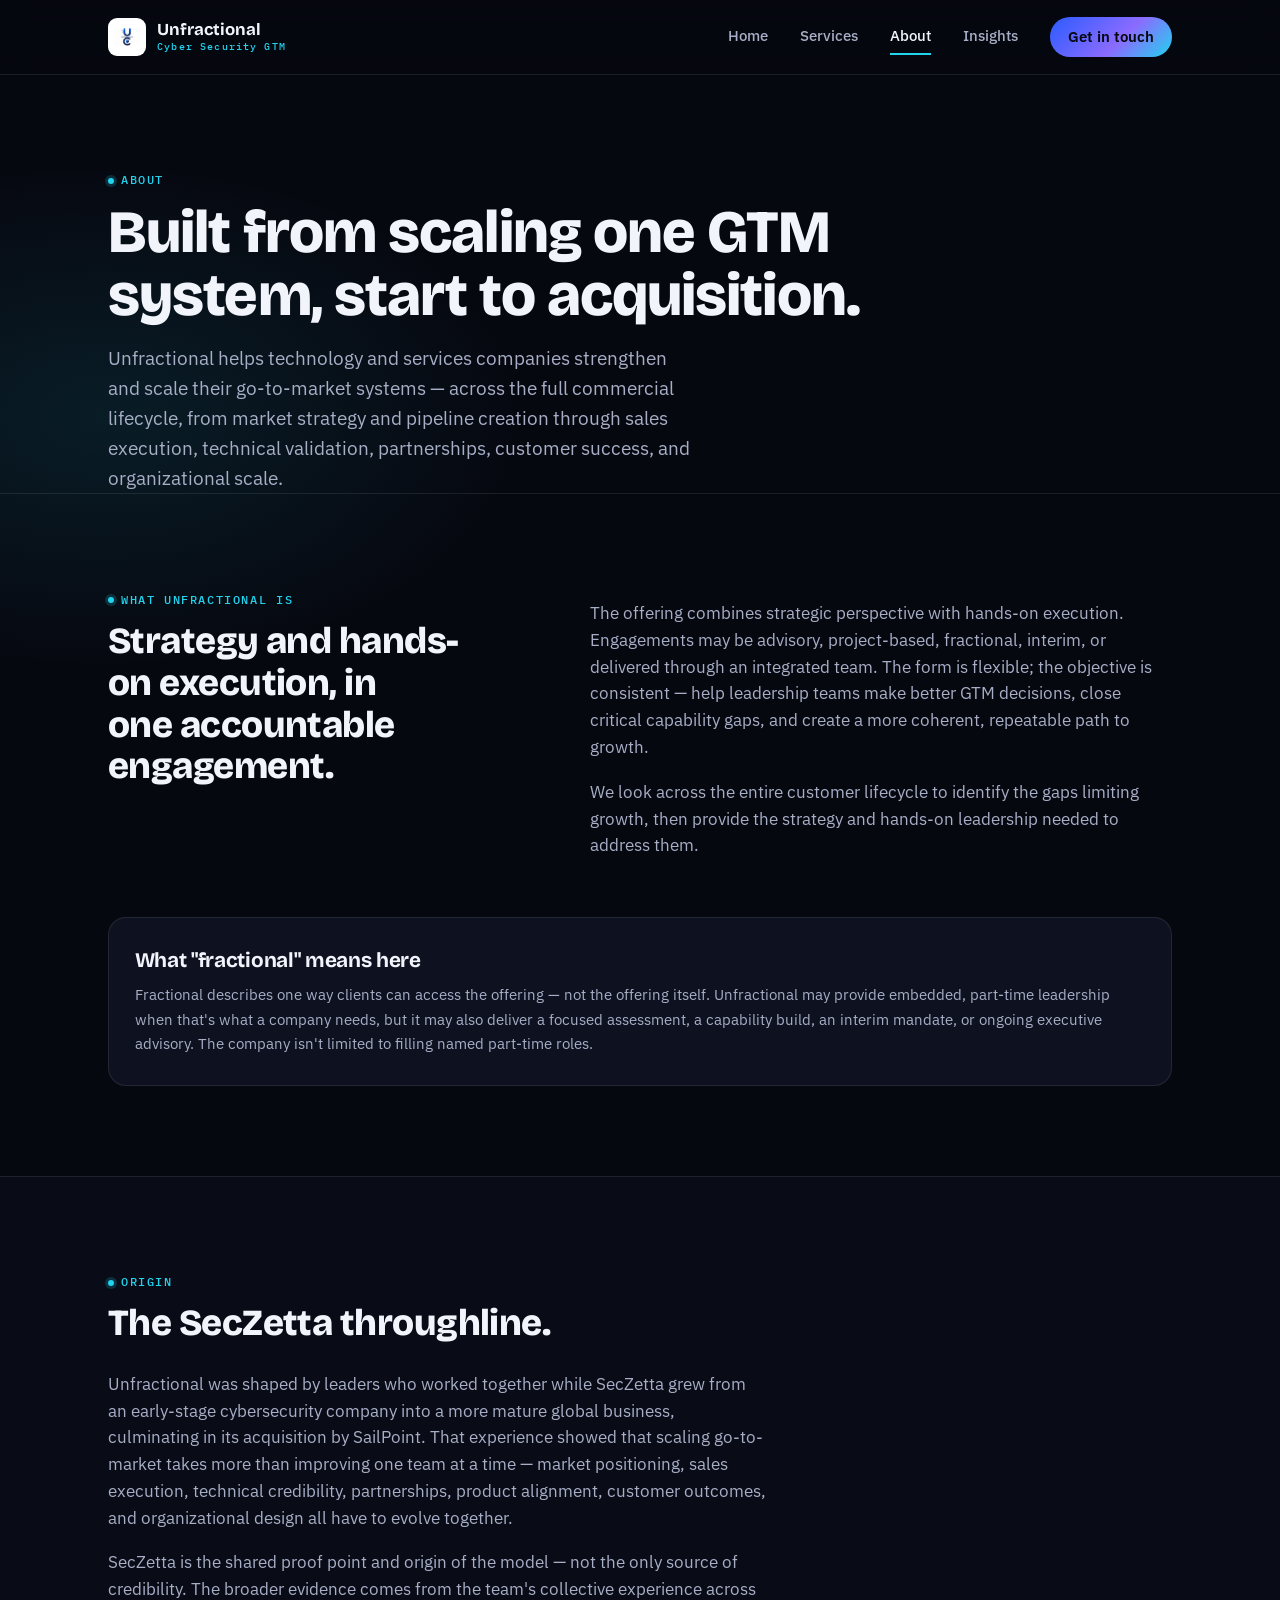
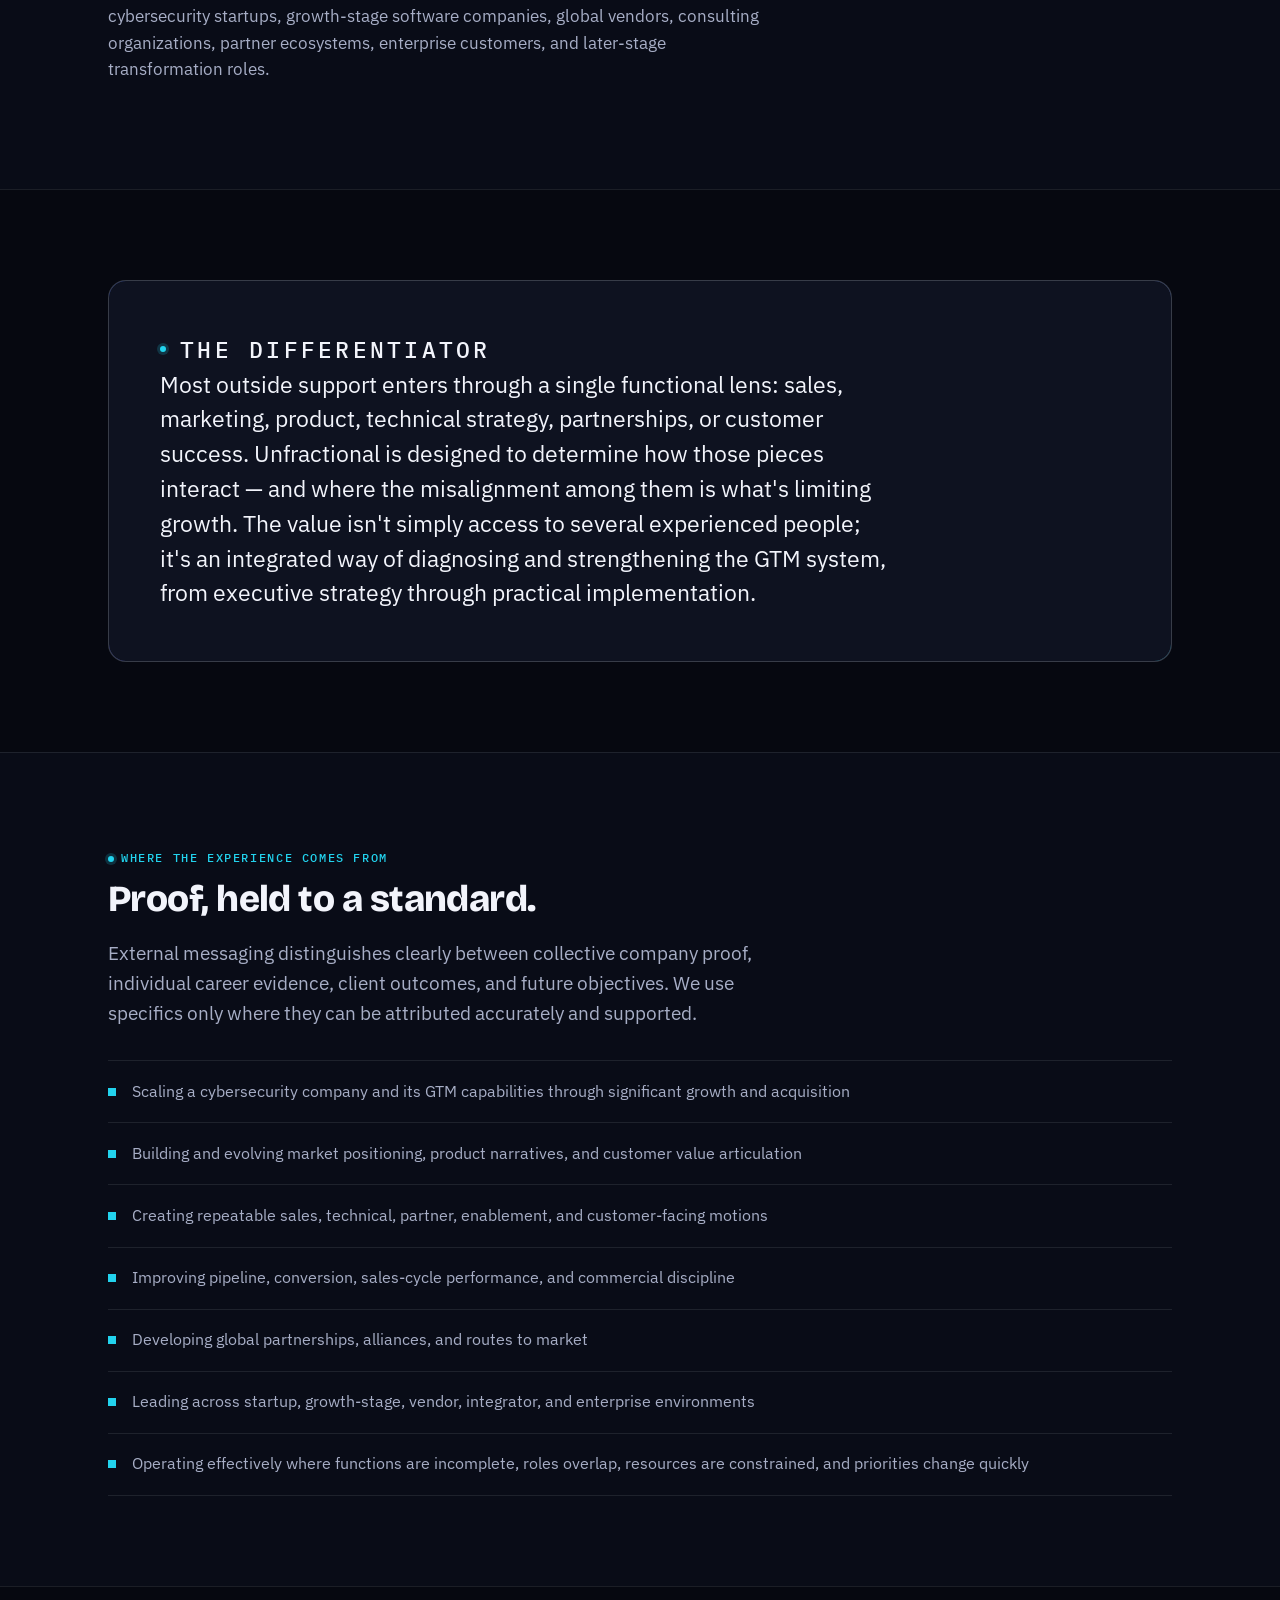
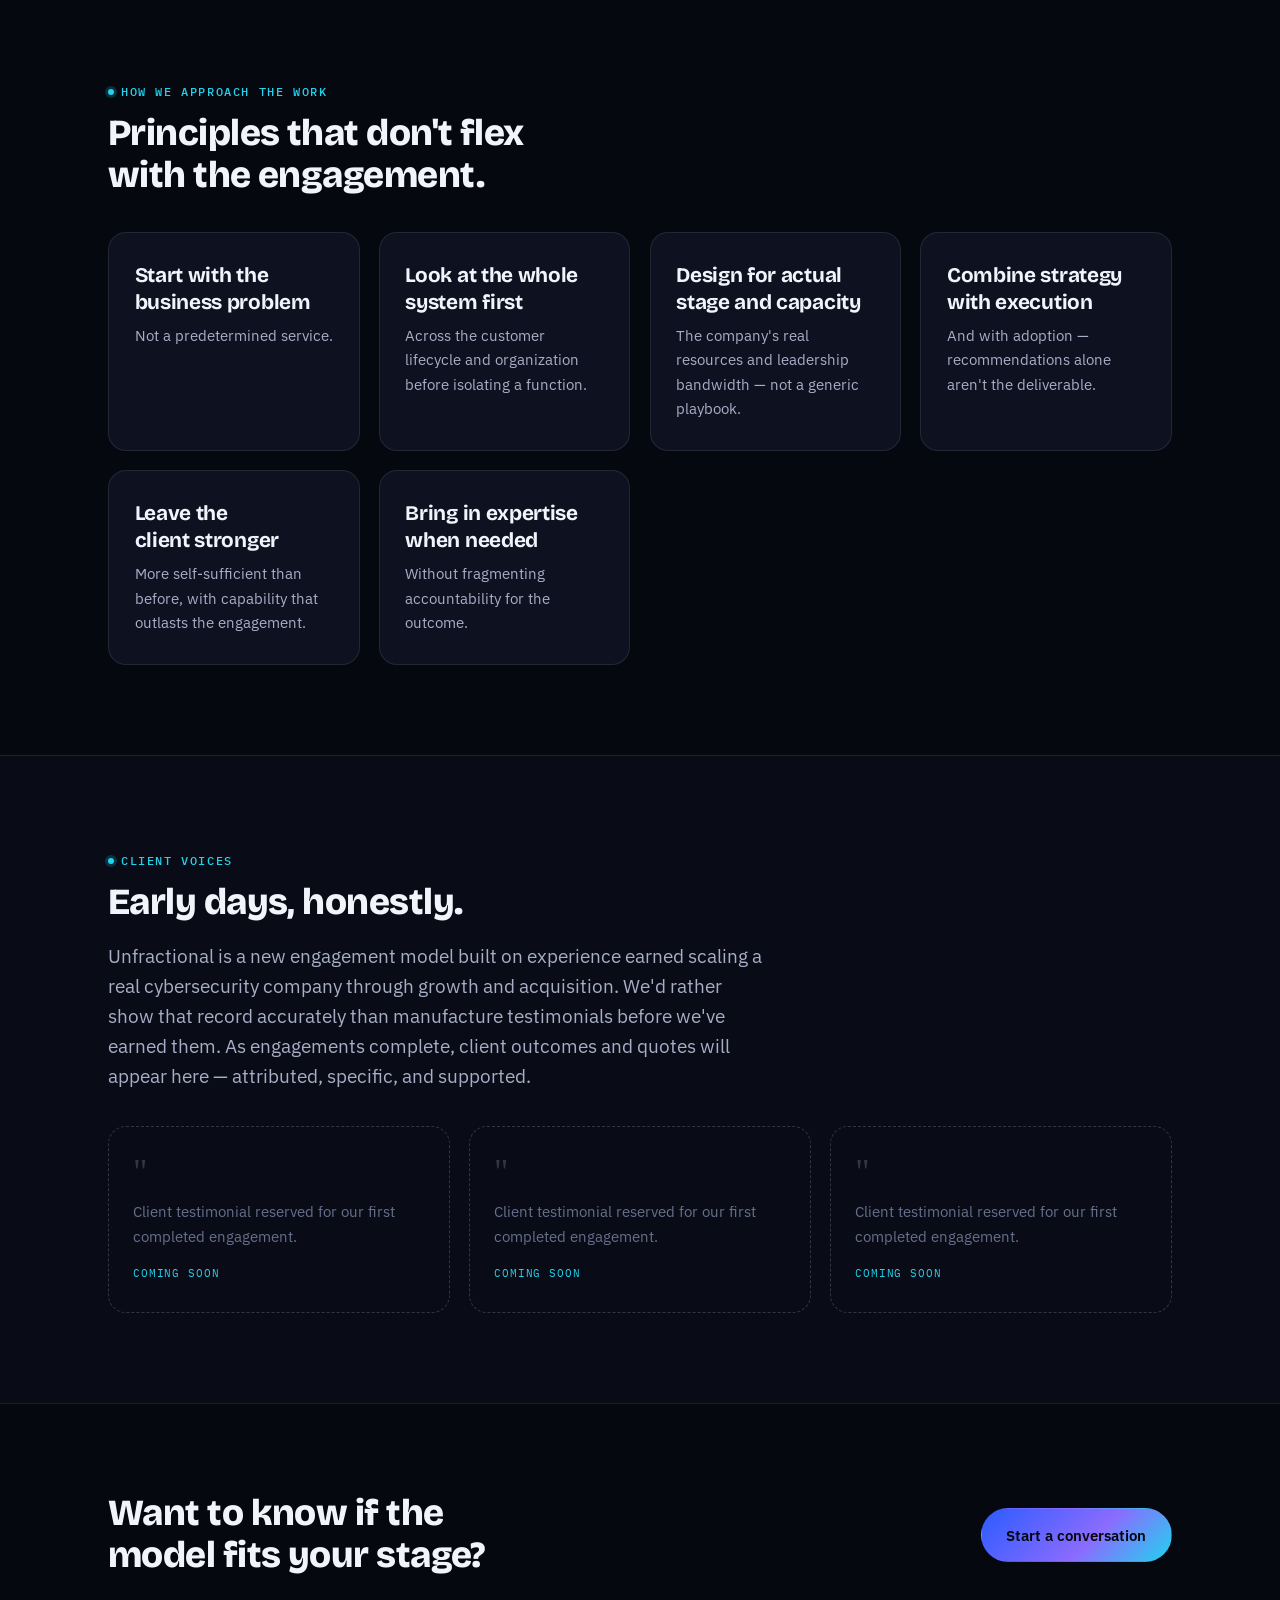
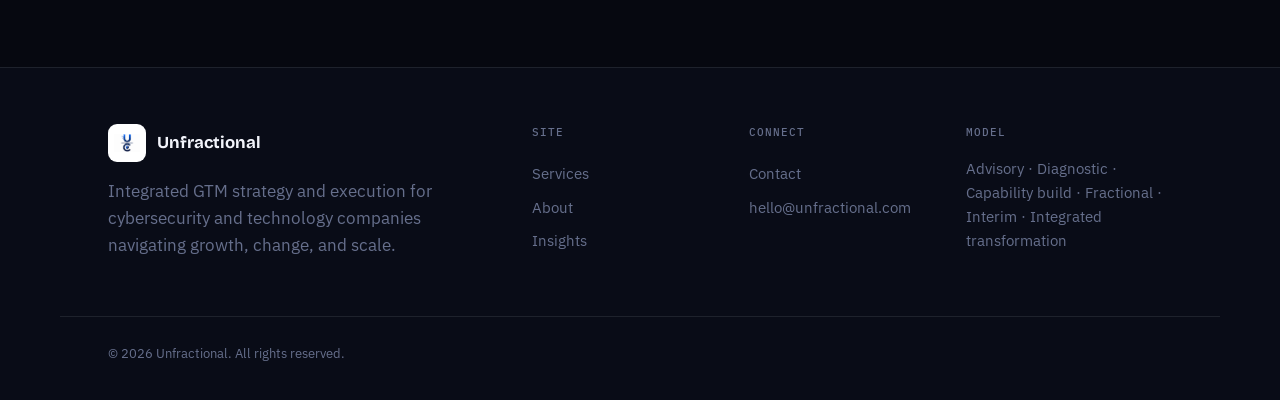
==== about.html @ ff894d99 "Fix: remove stale draft label from footer (retry)" ====
<!doctype html>
<html lang="en">
<head>
<meta charset="UTF-8">
<meta name="viewport" content="width=device-width, initial-scale=1">
<title>About — Unfractional</title>
<link rel="preconnect" href="https://fonts.googleapis.com">
<link rel="preconnect" href="https://fonts.gstatic.com" crossorigin>
<link href="https://fonts.googleapis.com/css2?family=Bricolage+Grotesque:opsz,wght@12..96,600;12..96,700;12..96,800&family=IBM+Plex+Sans:wght@400;500;600&family=IBM+Plex+Mono:wght@400;500&display=swap" rel="stylesheet">
<link rel="stylesheet" href="styles.css">
<script src="script.js" defer></script>
</head>
<body>

<header class="site-header">
  <div class="nav-row">
    <a class="brand" href="index.html">
      <span class="brand-chip"><img src="assets/logo-mark.png" alt="Unfractional mark"></span>
      <span class="brand-word">Unfractional<span>Cyber Security GTM</span></span>
    </a>
    <nav class="nav-links" aria-label="Primary">
      <a href="index.html">Home</a>
      <a href="services.html">Services</a>
      <a href="about.html" class="active">About</a>
      <a href="insights.html">Insights</a>
      <a href="contact.html" class="nav-cta">Get in touch</a>
    </nav>
    <button class="nav-toggle" data-nav-toggle aria-label="Open menu" aria-expanded="false">
      <svg viewBox="0 0 24 24" fill="none" stroke="currentColor" stroke-width="2" stroke-linecap="round"><line x1="3" y1="6" x2="21" y2="6"/><line x1="3" y1="12" x2="21" y2="12"/><line x1="3" y1="18" x2="21" y2="18"/></svg>
    </button>
  </div>
  <nav class="mobile-nav" data-mobile-nav aria-label="Mobile">
    <a href="index.html">Home</a>
    <a href="services.html">Services</a>
    <a href="about.html" class="active">About</a>
    <a href="insights.html">Insights</a>
    <a href="contact.html">Get in touch</a>
  </nav>
</header>

<main>

  <section class="section page-hero" style="padding-bottom: 0;">
    <div class="section-inner">
      <p class="eyebrow">About</p>
      <h1>Built from scaling one GTM system, start to acquisition.</h1>
      <p class="lede">Unfractional helps technology and services companies strengthen and scale their go-to-market systems — across the full commercial lifecycle, from market strategy and pipeline creation through sales execution, technical validation, partnerships, customer success, and organizational scale.</p>
    </div>
  </section>

  <!-- WHAT IT IS -->
  <section class="section">
    <div class="section-inner">
      <div class="offer-block" style="grid-template-columns: 0.85fr 1.15fr;">
        <div>
          <p class="eyebrow">What Unfractional is</p>
          <h2>Strategy and hands-on execution, in one accountable engagement.</h2>
        </div>
        <div class="prose">
          <p>The offering combines strategic perspective with hands-on execution. Engagements may be advisory, project-based, fractional, interim, or delivered through an integrated team. The form is flexible; the objective is consistent — help leadership teams make better GTM decisions, close critical capability gaps, and create a more coherent, repeatable path to growth.</p>
          <p>We look across the entire customer lifecycle to identify the gaps limiting growth, then provide the strategy and hands-on leadership needed to address them.</p>
        </div>
      </div>

      <div class="card" style="margin-top: 2.6rem;">
        <h3>What "fractional" means here</h3>
        <p style="margin-top: 0.6rem;">Fractional describes one way clients can access the offering — not the offering itself. Unfractional may provide embedded, part-time leadership when that's what a company needs, but it may also deliver a focused assessment, a capability build, an interim mandate, or ongoing executive advisory. The company isn't limited to filling named part-time roles.</p>
      </div>
    </div>
  </section>

  <!-- ORIGIN STORY -->
  <section class="section alt">
    <div class="section-inner">
      <div class="section-head">
        <p class="eyebrow">Origin</p>
        <h2>The SecZetta throughline.</h2>
      </div>
      <div class="prose" style="margin-top: 1.6rem;">
        <p>Unfractional was shaped by leaders who worked together while SecZetta grew from an early-stage cybersecurity company into a more mature global business, culminating in its acquisition by SailPoint. That experience showed that scaling go-to-market takes more than improving one team at a time — market positioning, sales execution, technical credibility, partnerships, product alignment, customer outcomes, and organizational design all have to evolve together.</p>
        <p>SecZetta is the shared proof point and origin of the model — not the only source of credibility. The broader evidence comes from the team's collective experience across cybersecurity startups, growth-stage software companies, global vendors, consulting organizations, partner ecosystems, enterprise customers, and later-stage transformation roles.</p>
      </div>
    </div>
  </section>

  <!-- DIFFERENTIATOR -->
  <section class="section">
    <div class="section-inner">
      <div class="statement">
        <p class="eyebrow">The differentiator</p>
        <p>Most outside support enters through a single functional lens: sales, marketing, product, technical strategy, partnerships, or customer success. Unfractional is designed to determine how those pieces interact — and where the misalignment among them is what's limiting growth. The value isn't simply access to several experienced people; it's an integrated way of diagnosing and strengthening the GTM system, from executive strategy through practical implementation.</p>
      </div>
    </div>
  </section>

  <!-- PROOF THEMES -->
  <section class="section alt">
    <div class="section-inner">
      <div class="section-head">
        <p class="eyebrow">Where the experience comes from</p>
        <h2>Proof, held to a standard.</h2>
        <p class="lede">External messaging distinguishes clearly between collective company proof, individual career evidence, client outcomes, and future objectives. We use specifics only where they can be attributed accurately and supported.</p>
      </div>
      <ul class="condition-list" style="margin-top: 2rem;">
        <li>Scaling a cybersecurity company and its GTM capabilities through significant growth and acquisition</li>
        <li>Building and evolving market positioning, product narratives, and customer value articulation</li>
        <li>Creating repeatable sales, technical, partner, enablement, and customer-facing motions</li>
        <li>Improving pipeline, conversion, sales-cycle performance, and commercial discipline</li>
        <li>Developing global partnerships, alliances, and routes to market</li>
        <li>Leading across startup, growth-stage, vendor, integrator, and enterprise environments</li>
        <li>Operating effectively where functions are incomplete, roles overlap, resources are constrained, and priorities change quickly</li>
      </ul>
    </div>
  </section>

  <!-- PRINCIPLES -->
  <section class="section">
    <div class="section-inner">
      <div class="section-head">
        <p class="eyebrow">How we approach the work</p>
        <h2>Principles that don't flex with the engagement.</h2>
      </div>
      <div class="card-grid" style="margin-top: 2.2rem;">
        <div class="card"><h3>Start with the business problem</h3><p>Not a predetermined service.</p></div>
        <div class="card"><h3>Look at the whole system first</h3><p>Across the customer lifecycle and organization before isolating a function.</p></div>
        <div class="card"><h3>Design for actual stage and capacity</h3><p>The company's real resources and leadership bandwidth — not a generic playbook.</p></div>
        <div class="card"><h3>Combine strategy with execution</h3><p>And with adoption — recommendations alone aren't the deliverable.</p></div>
        <div class="card"><h3>Leave the client stronger</h3><p>More self-sufficient than before, with capability that outlasts the engagement.</p></div>
        <div class="card"><h3>Bring in expertise when needed</h3><p>Without fragmenting accountability for the outcome.</p></div>
      </div>
    </div>
  </section>

  <!-- CLIENT VOICES (canonical) -->
  <section class="section alt" id="client-voices">
    <div class="section-inner">
      <div class="section-head">
        <p class="eyebrow">Client voices</p>
        <h2>Early days, honestly.</h2>
        <p class="lede">Unfractional is a new engagement model built on experience earned scaling a real cybersecurity company through growth and acquisition. We'd rather show that record accurately than manufacture testimonials before we've earned them. As engagements complete, client outcomes and quotes will appear here — attributed, specific, and supported.</p>
      </div>
      <div class="testi-grid" style="margin-top: 2.2rem;">
        <div class="testi-slot"><span class="quote-mark">"</span><p>Client testimonial reserved for our first completed engagement.</p><span class="status mono">Coming soon</span></div>
        <div class="testi-slot"><span class="quote-mark">"</span><p>Client testimonial reserved for our first completed engagement.</p><span class="status mono">Coming soon</span></div>
        <div class="testi-slot"><span class="quote-mark">"</span><p>Client testimonial reserved for our first completed engagement.</p><span class="status mono">Coming soon</span></div>
      </div>
    </div>
  </section>

  <section class="section">
    <div class="section-inner cta-band">
      <h2>Want to know if the model fits your stage?</h2>
      <a class="btn btn-primary" href="contact.html">Start a conversation</a>
    </div>
  </section>

</main>

<footer class="site-footer">
  <div class="footer-top">
    <div>
      <div class="footer-brand">
        <span class="brand-chip"><img src="assets/logo-mark.png" alt="Unfractional mark"></span>
        <span class="footer-brand-word">Unfractional</span>
      </div>
      <p>Integrated GTM strategy and execution for cybersecurity and technology companies navigating growth, change, and scale.</p>
    </div>
    <div class="footer-col">
      <h4>Site</h4>
      <a href="services.html">Services</a>
      <a href="about.html">About</a>
      <a href="insights.html">Insights</a>
    </div>
    <div class="footer-col">
      <h4>Connect</h4>
      <a href="contact.html">Contact</a>
      <a href="mailto:hello@unfractional.com">hello@unfractional.com</a>
    </div>
    <div class="footer-col">
      <h4>Model</h4>
      <p>Advisory · Diagnostic · Capability build · Fractional · Interim · Integrated transformation</p>
    </div>
  </div>
  <div class="footer-bottom">
    <span>© <span data-year>2026</span> Unfractional. All rights reserved.</span>
  </div>
</footer>
</body>
</html>
---- styles.css ----
/* ===========================================================
   Unfractional — v2, "GTM diagnostics" visual system
   Dark-first, security-tooling aesthetic. Fixed dark world by design:
   colors are declared explicitly rather than theme-switched.
   Type: Bricolage Grotesque (display) + IBM Plex Sans (body) + IBM Plex Mono (system/terminal)
   =========================================================== */

:root{
  --bg: #060810;
  --bg-alt: #090c17;
  --surface: #0e1220;
  --surface-hi: #141a2e;
  --line: rgba(244,246,255,0.09);
  --line-strong: rgba(244,246,255,0.18);

  --ink: #f2f4fb;
  --ink-soft: #a7aec6;
  --ink-faint: #666f8c;

  --blue: #4d7fff;
  --blue-2: #2b5cff;
  --violet: #8b6bff;
  --cyan: #22d3ee;

  --ok: #34d399;
  --warn: #fbbf24;

  --mark-chip: #ffffff;

  --grad: linear-gradient(135deg, var(--blue-2) 0%, var(--violet) 58%, var(--cyan) 100%);

  --content-w: 1160px;
  --gutter: clamp(20px, 5vw, 48px);
  --radius: 18px;
  --radius-sm: 10px;
}

*, *::before, *::after{ box-sizing: border-box; }
html{ color-scheme: dark; }

body{
  margin: 0;
  background: var(--bg);
  color: var(--ink);
  font-family: "IBM Plex Sans", "Helvetica Neue", Arial, sans-serif;
  font-size: 16.5px;
  line-height: 1.62;
  -webkit-font-smoothing: antialiased;
  text-rendering: optimizeLegibility;
  background-image:
    radial-gradient(900px 480px at 82% -8%, rgba(139,107,255,0.16), transparent 60%),
    radial-gradient(700px 420px at 8% 8%, rgba(34,211,238,0.10), transparent 60%);
  background-repeat: no-repeat;
}

::selection{ background: rgba(77,127,255,0.35); color: #fff; }
a{ color: inherit; }
img{ max-width: 100%; display: block; }

h1, h2, h3, h4{
  font-family: "Bricolage Grotesque", "Archivo", sans-serif;
  color: var(--ink);
  margin: 0;
  text-wrap: balance;
  letter-spacing: -0.015em;
}
h1{ font-weight: 800; font-size: clamp(2.3rem, 3.6vw + 1rem, 3.75rem); line-height: 1.04; }
h2{ font-weight: 800; font-size: clamp(1.55rem, 1.7vw + 1rem, 2.3rem); line-height: 1.14; }
h3{ font-weight: 700; font-size: clamp(1.1rem, 0.6vw + 1rem, 1.3rem); line-height: 1.3; }
h4{ font-weight: 600; font-size: 1.02rem; }

.grad-text{
  background: var(--grad);
  -webkit-background-clip: text; background-clip: text; color: transparent;
}

.mono{ font-family: "IBM Plex Mono", ui-monospace, Menlo, Consolas, monospace; }

.eyebrow{
  font-family: "IBM Plex Mono", monospace;
  font-size: 0.72rem; font-weight: 500;
  letter-spacing: 0.14em; text-transform: uppercase;
  color: var(--cyan);
  display: inline-flex; align-items: center; gap: 0.6em;
  margin: 0 0 1em;
}
.eyebrow::before{ content: ""; width: 6px; height: 6px; border-radius: 50%; background: var(--cyan); box-shadow: 0 0 0 3px rgba(34,211,238,0.18); flex: none; }

.lede{ font-size: clamp(1.03rem, 0.4vw + 1rem, 1.16rem); color: var(--ink-soft); max-width: 60ch; margin: 0.9em 0 0; }

.prose p{ max-width: 66ch; color: var(--ink-soft); }
.prose p + p{ margin-top: 1.1em; }
.prose strong{ color: var(--ink); font-weight: 600; }

/* ---------- layout shells ---------- */

.section{ padding-block: clamp(56px, 7vw, 104px); position: relative; }
.section + .section{ border-top: 1px solid var(--line); }
.section-inner{ max-width: var(--content-w); margin-inline: auto; padding-inline: var(--gutter); position: relative; }
.section-head{ max-width: 46rem; }
.section-head + *{ margin-top: 2.8rem; }
.alt{ background: var(--bg-alt); }

/* ---------- badge / pill ---------- */

.badge{
  display: inline-flex; align-items: center; gap: 0.6em;
  font-family: "IBM Plex Mono", monospace;
  font-size: 0.76rem;
  color: var(--ink-soft);
  background: var(--surface);
  border: 1px solid var(--line-strong);
  border-radius: 999px;
  padding: 0.45em 0.9em 0.45em 0.7em;
}
.badge .dot{ width: 7px; height: 7px; border-radius: 50%; background: var(--ok); box-shadow: 0 0 0 3px rgba(52,211,153,0.18); flex: none; }

.pill{
  font-family: "IBM Plex Mono", monospace;
  font-size: 0.66rem; letter-spacing: 0.06em; text-transform: uppercase;
  padding: 0.35em 0.7em; border-radius: 999px;
  background: rgba(77,127,255,0.12); color: var(--blue);
  border: 1px solid rgba(77,127,255,0.25);
}
.pill.status{ background: transparent; border-color: var(--line-strong); color: var(--ink-faint); }

/* ---------- header / nav ---------- */

.site-header{
  position: sticky; top: 0; z-index: 40;
  background: rgba(6,8,16,0.72);
  backdrop-filter: blur(14px);
  border-bottom: 1px solid var(--line);
}
.nav-row{
  max-width: var(--content-w); margin-inline: auto; padding-inline: var(--gutter);
  height: 74px; display: flex; align-items: center; justify-content: space-between; gap: 1.5rem;
}
.brand{ display: flex; align-items: center; gap: 0.7rem; text-decoration: none; flex: none; }
.brand-chip{
  background: var(--mark-chip); border: 1px solid var(--line-strong); border-radius: 9px;
  width: 38px; height: 38px; display: flex; align-items: center; justify-content: center; padding: 5px; flex: none;
}
.brand-chip img{ width: 100%; height: 100%; object-fit: contain; }
.brand-word{ font-family: "Bricolage Grotesque", sans-serif; font-weight: 700; font-size: 1.05rem; color: var(--ink); line-height: 1.1; }
.brand-word span{ display: block; font-family: "IBM Plex Mono", monospace; font-weight: 500; font-size: 0.6rem; letter-spacing: 0.12em; color: var(--cyan); margin-top: 3px; }

.nav-links{ display: flex; align-items: center; gap: 2rem; font-size: 0.93rem; font-weight: 500; }
.nav-links a{ text-decoration: none; color: var(--ink-soft); padding: 0.3em 0; border-bottom: 2px solid transparent; }
.nav-links a:hover{ color: var(--ink); }
.nav-links a.active{ color: var(--ink); border-bottom-color: var(--cyan); }

.nav-cta{
  font-family: inherit; font-weight: 600 !important;
  background: var(--grad); color: #06070d !important;
  border-radius: 999px; padding: 0.55em 1.2em !important;
  border-bottom: none !important;
}
.nav-cta:hover{ filter: brightness(1.08); }

.nav-toggle{
  display: none; background: var(--surface); border: 1px solid var(--line-strong); border-radius: 8px;
  width: 40px; height: 40px; padding: 0; align-items: center; justify-content: center; color: var(--ink); cursor: pointer;
}
.nav-toggle svg{ width: 19px; height: 19px; }

.mobile-nav{ display: none; flex-direction: column; padding: 0.5rem var(--gutter) 1.4rem; border-bottom: 1px solid var(--line); background: var(--bg); }
.mobile-nav a{ text-decoration: none; color: var(--ink-soft); font-weight: 500; padding: 0.75em 0; border-bottom: 1px solid var(--line); }
.mobile-nav a.active{ color: var(--cyan); }
.mobile-nav.open{ display: flex; }

@media (max-width: 860px){ .nav-links{ display: none; } .nav-toggle{ display: flex; } }

/* ---------- buttons / links ---------- */

.btn{
  display: inline-flex; align-items: center; gap: 0.6em;
  font-weight: 600; font-size: 0.96rem; text-decoration: none;
  padding: 0.9em 1.6em; border-radius: 999px; border: 1px solid transparent; cursor: pointer;
}
.btn-primary{ background: var(--grad); color: #06070d; }
.btn-primary:hover{ filter: brightness(1.08); }
.btn-quiet{ border-color: var(--line-strong); color: var(--ink); background: var(--surface); }
.btn-quiet:hover{ border-color: var(--cyan); color: var(--cyan); }

.link-arrow{
  display: inline-flex; align-items: center; gap: 0.5em; text-decoration: none;
  font-weight: 600; color: var(--cyan); border-bottom: 1px solid transparent;
}
.link-arrow:hover{ border-bottom-color: var(--cyan); }
.link-arrow svg{ width: 15px; height: 15px; transition: transform 0.15s ease; }
.link-arrow:hover svg{ transform: translateX(3px); }

.actions-row{ display: flex; flex-wrap: wrap; gap: 1.4rem 2rem; align-items: center; margin-top: 2.2rem; }

/* ---------- hero ---------- */

.hero-grid{ display: grid; grid-template-columns: 1.05fr 0.95fr; gap: clamp(2rem, 5vw, 4rem); align-items: center; }
@media (max-width: 940px){ .hero-grid{ grid-template-columns: 1fr; } }

/* terminal / scan panel */
.terminal{
  background: var(--surface);
  border: 1px solid var(--line-strong);
  border-radius: var(--radius);
  overflow: hidden;
  box-shadow: 0 30px 80px -30px rgba(43,92,255,0.25);
}
.terminal-bar{
  display: flex; align-items: center; gap: 0.5rem;
  padding: 0.8rem 1rem; border-bottom: 1px solid var(--line);
  font-family: "IBM Plex Mono", monospace; font-size: 0.72rem; color: var(--ink-faint);
}
.terminal-bar .traffic{ display: flex; gap: 0.4rem; margin-right: 0.4rem; }
.terminal-bar .traffic span{ width: 9px; height: 9px; border-radius: 50%; background: var(--line-strong); }
.terminal-body{
  font-family: "IBM Plex Mono", monospace; font-size: 0.86rem; line-height: 1.9;
  padding: 1.3rem 1.4rem 1.5rem;
}
.terminal-body .cmd{ color: var(--ink); }
.terminal-body .cmd::before{ content: "$ "; color: var(--cyan); }
.t-line{ color: var(--ink-soft); white-space: pre; }
.t-ok{ color: var(--ok); }
.t-warn{ color: var(--warn); }
.t-result{ color: var(--ink); margin-top: 0.6rem; display: block; }
.t-result .grad-text{ font-weight: 600; }

/* ---------- simple checklist (used for proof themes, etc.) ---------- */

.condition-list{ list-style: none; margin: 0; padding: 0; }
.condition-list li{ display: flex; gap: 1rem; align-items: flex-start; padding: 1.1rem 0; border-top: 1px solid var(--line); color: var(--ink-soft); font-size: 1rem; }
.condition-list li:last-child{ border-bottom: 1px solid var(--line); }
.condition-list li::before{ content: ""; flex: none; width: 8px; height: 8px; margin-top: 0.55em; background: var(--cyan); }

/* ---------- signal / condition cards ---------- */

.signal-grid{ display: grid; grid-template-columns: repeat(2, 1fr); gap: 1rem; }
@media (max-width: 700px){ .signal-grid{ grid-template-columns: 1fr; } }
.signal{
  display: flex; gap: 0.9rem; align-items: flex-start;
  background: var(--surface); border: 1px solid var(--line); border-radius: var(--radius-sm);
  padding: 1.1rem 1.2rem; color: var(--ink-soft); font-size: 0.96rem;
}
.signal .ico{ flex: none; width: 20px; height: 20px; color: var(--cyan); margin-top: 0.1rem; }

/* ---------- pipeline / method ---------- */

.pipeline{ display: grid; grid-template-columns: repeat(5, 1fr); gap: 0; position: relative; }
@media (max-width: 900px){ .pipeline{ grid-template-columns: 1fr 1fr; gap: 1.4rem; } }
@media (max-width: 560px){ .pipeline{ grid-template-columns: 1fr; } }
.pipeline::before{
  content: "";
  position: absolute; left: 0; right: 0; top: 11px; height: 2px;
  background: linear-gradient(90deg, var(--blue-2), var(--violet), var(--cyan));
  opacity: 0.5;
}
@media (max-width: 900px){ .pipeline::before{ display: none; } }
.pnode{ position: relative; padding: 2.2rem 1.1rem 0 0; }
@media (max-width: 900px){ .pnode{ padding-top: 0; border-top: 2px solid var(--blue); padding-top: 1.2rem; } }
.pnode .dotnum{
  position: absolute; top: 0; left: 0;
  width: 24px; height: 24px; border-radius: 50%;
  background: var(--bg); border: 2px solid var(--cyan);
  display: flex; align-items: center; justify-content: center;
  font-family: "IBM Plex Mono", monospace; font-size: 0.62rem; color: var(--cyan);
}
@media (max-width: 900px){ .pnode .dotnum{ display: none; } }
.pnode h3{ margin-bottom: 0.4rem; font-size: 1.05rem; }
.pnode p{ color: var(--ink-soft); font-size: 0.92rem; margin: 0; }

/* ---------- bento offering cards ---------- */

.card-grid{ display: grid; grid-template-columns: repeat(auto-fit, minmax(240px, 1fr)); gap: 1.2rem; }
.card{
  background: var(--surface);
  border: 1px solid var(--line);
  border-radius: var(--radius);
  padding: 1.8rem 1.6rem;
  position: relative;
  transition: border-color 0.18s ease, transform 0.18s ease;
}
.card:hover{ border-color: rgba(139,107,255,0.4); transform: translateY(-2px); }
.card .ico{
  width: 38px; height: 38px; border-radius: 10px;
  background: rgba(77,127,255,0.12); border: 1px solid rgba(77,127,255,0.25);
  display: flex; align-items: center; justify-content: center; margin-bottom: 1rem;
  color: var(--blue);
}
.card .ico svg{ width: 19px; height: 19px; }
.card .num{ font-family: "IBM Plex Mono", monospace; font-size: 0.72rem; color: var(--ink-faint); display: block; margin-bottom: 0.6rem; }
.card h3{ margin-bottom: 0.5rem; }
.card p{ color: var(--ink-soft); font-size: 0.94rem; margin: 0; }
.card ul{ margin: 0.9rem 0 0; padding-left: 1.1rem; color: var(--ink-soft); font-size: 0.92rem; }
.card ul li + li{ margin-top: 0.35rem; }

/* ---------- offering detail (services page) ---------- */

.offer-block{ display: grid; grid-template-columns: 0.85fr 1.15fr; gap: clamp(1.6rem, 4vw, 3.2rem); }
@media (max-width: 800px){ .offer-block{ grid-template-columns: 1fr; } }
.offer-block + .offer-block{ margin-top: clamp(2.6rem, 5vw, 4rem); padding-top: clamp(2.6rem, 5vw, 4rem); border-top: 1px solid var(--line); }
.offer-block .num{ font-family: "IBM Plex Mono", monospace; color: var(--cyan); font-size: 0.85rem; display: block; margin-bottom: 0.7rem; }
.offer-block ul{ list-style: none; margin: 0; padding: 0; }
.offer-block ul li{ padding: 0.75rem 0; border-top: 1px solid var(--line); color: var(--ink-soft); font-size: 0.96rem; }
.offer-block ul li::marker{ content: none; }

/* ---------- table (engagement models) ---------- */

.model-table{ width: 100%; border-collapse: collapse; }
.model-table th{
  text-align: left; font-family: "IBM Plex Mono", monospace; font-size: 0.68rem;
  letter-spacing: 0.1em; text-transform: uppercase; color: var(--ink-faint);
  padding: 0 0 0.9rem; border-bottom: 1px solid var(--line-strong);
}
.model-table td{ padding: 1.2rem 1.2rem 1.2rem 0; border-bottom: 1px solid var(--line); vertical-align: top; color: var(--ink-soft); font-size: 0.95rem; }
.model-table td:first-child{ font-weight: 600; color: var(--ink); white-space: nowrap; width: 1%; padding-right: 1.8rem; }
.table-scroll{ overflow-x: auto; }

/* ---------- statement / differentiator ---------- */

.statement{
  position: relative;
  background: var(--surface);
  border: 1px solid var(--line-strong);
  border-radius: var(--radius);
  padding: clamp(2rem, 5vw, 3.2rem);
  overflow: hidden;
}
.statement::before{
  content: ""; position: absolute; inset: -1px; padding: 1px; border-radius: inherit;
  background: var(--grad); opacity: 0.55;
  -webkit-mask: linear-gradient(#000 0 0) content-box, linear-gradient(#000 0 0);
  -webkit-mask-composite: xor; mask-composite: exclude;
  pointer-events: none;
}
.statement p{ font-size: clamp(1.15rem, 1vw + 1rem, 1.45rem); line-height: 1.5; max-width: 46rem; margin: 0; color: var(--ink); position: relative; }

/* ---------- testimonial placeholders ---------- */

.testi-grid{ display: grid; grid-template-columns: repeat(auto-fit, minmax(240px, 1fr)); gap: 1.2rem; }
.testi-slot{ border: 1px dashed var(--line-strong); border-radius: var(--radius); padding: 1.7rem 1.5rem; color: var(--ink-faint); background: var(--bg-alt); }
.testi-slot .quote-mark{ font-family: Georgia, serif; font-size: 2.2rem; color: var(--line-strong); line-height: 1; display: block; margin-bottom: 0.6rem; }
.testi-slot p{ margin: 0 0 0.6rem; font-size: 0.95rem; }
.testi-slot .status{ font-family: "IBM Plex Mono", monospace; font-size: 0.68rem; letter-spacing: 0.08em; text-transform: uppercase; color: var(--cyan); }

/* ---------- insights cards ---------- */

.insight-card{
  background: var(--surface); border: 1px solid var(--line); border-radius: var(--radius);
  padding: 1.8rem 1.6rem; display: flex; flex-direction: column; gap: 0.9rem;
}
.insight-tags{ display: flex; gap: 0.5rem; flex-wrap: wrap; }
.insight-card h3{ margin: 0; }
.insight-card p{ color: var(--ink-soft); font-size: 0.94rem; margin: 0; }

/* ---------- cta band ---------- */

.cta-band{ display: flex; flex-wrap: wrap; gap: 1.5rem 3rem; align-items: center; justify-content: space-between; }
.cta-band h2{ max-width: 30rem; }

/* ---------- contact ---------- */

.contact-grid{ display: grid; grid-template-columns: 1.2fr 0.8fr; gap: clamp(2rem, 5vw, 3.5rem); }
@media (max-width: 860px){ .contact-grid{ grid-template-columns: 1fr; } }

.field{ display: flex; flex-direction: column; gap: 0.5rem; margin-bottom: 1.3rem; }
.field label{ font-family: "IBM Plex Mono", monospace; font-size: 0.7rem; letter-spacing: 0.06em; text-transform: uppercase; color: var(--ink-faint); }
.field input, .field select, .field textarea{
  font-family: "IBM Plex Sans", sans-serif; font-size: 1rem; color: var(--ink);
  background: var(--surface); border: 1px solid var(--line-strong); border-radius: var(--radius-sm); padding: 0.75em 0.9em;
}
.field textarea{ min-height: 130px; resize: vertical; font-family: inherit; }
.field input:focus, .field select:focus, .field textarea:focus{ outline: 2px solid var(--cyan); outline-offset: 1px; }
.field-row{ display: grid; grid-template-columns: 1fr 1fr; gap: 1.2rem; }
@media (max-width: 560px){ .field-row{ grid-template-columns: 1fr; } }

.form-note{ font-size: 0.85rem; color: var(--ink-faint); margin-top: 1rem; }
.form-status{ font-size: 0.9rem; margin-top: 1rem; display: none; color: var(--cyan); }
.form-status.show{ display: block; }

.contact-card{ background: var(--surface); border: 1px solid var(--line-strong); border-radius: var(--radius); padding: clamp(1.6rem, 3vw, 2.2rem); }
.contact-card .brand-plate{ width: 100%; max-width: 220px; margin-bottom: 1.6rem; border-radius: var(--radius-sm); border: 1px solid var(--line); }
.contact-card dl{ margin: 1.4rem 0 0; }
.contact-card dt{ font-family: "IBM Plex Mono", monospace; font-size: 0.68rem; letter-spacing: 0.08em; text-transform: uppercase; color: var(--ink-faint); margin-top: 1.1rem; }
.contact-card dd{ margin: 0.3rem 0 0; color: var(--ink); font-size: 1.02rem; }

/* ---------- page hero (secondary pages) ---------- */

.page-hero .lede{ max-width: 54ch; }

/* ---------- footer ---------- */

.site-footer{ background: var(--bg-alt); color: var(--ink-faint); padding-block: 3.5rem 2.2rem; border-top: 1px solid var(--line); }
.footer-top{ max-width: var(--content-w); margin-inline: auto; padding-inline: var(--gutter); display: grid; grid-template-columns: 1.3fr 0.6fr 0.6fr 0.7fr; gap: 2.5rem; }
@media (max-width: 760px){ .footer-top{ grid-template-columns: 1fr 1fr; } }
.footer-brand{ display: flex; align-items: center; gap: 0.7rem; margin-bottom: 1rem; }
.footer-brand-word{ font-family: "Bricolage Grotesque", sans-serif; font-weight: 700; color: var(--ink); font-size: 1.05rem; }
.footer-col p{ max-width: 32ch; font-size: 0.92rem; }
.footer-col h4{ font-family: "IBM Plex Mono", monospace; font-weight: 500; font-size: 0.68rem; letter-spacing: 0.1em; text-transform: uppercase; color: var(--ink-faint); margin-bottom: 1rem; }
.footer-col a{ display: block; text-decoration: none; color: var(--ink-faint); font-size: 0.92rem; padding: 0.3rem 0; }
.footer-col a:hover{ color: var(--ink); }
.footer-bottom{ max-width: var(--content-w); margin: 2.6rem auto 0; padding-inline: var(--gutter); padding-top: 1.6rem; border-top: 1px solid var(--line); display: flex; flex-wrap: wrap; gap: 0.8rem 1.6rem; justify-content: space-between; font-size: 0.82rem; }

/* ---------- misc ---------- */

.visually-hidden{ position: absolute; width: 1px; height: 1px; overflow: hidden; clip: rect(0 0 0 0); white-space: nowrap; }

@media (prefers-reduced-motion: reduce){
  *{ animation-duration: 0.001ms !important; animation-iteration-count: 1 !important; transition-duration: 0.001ms !important; }
}
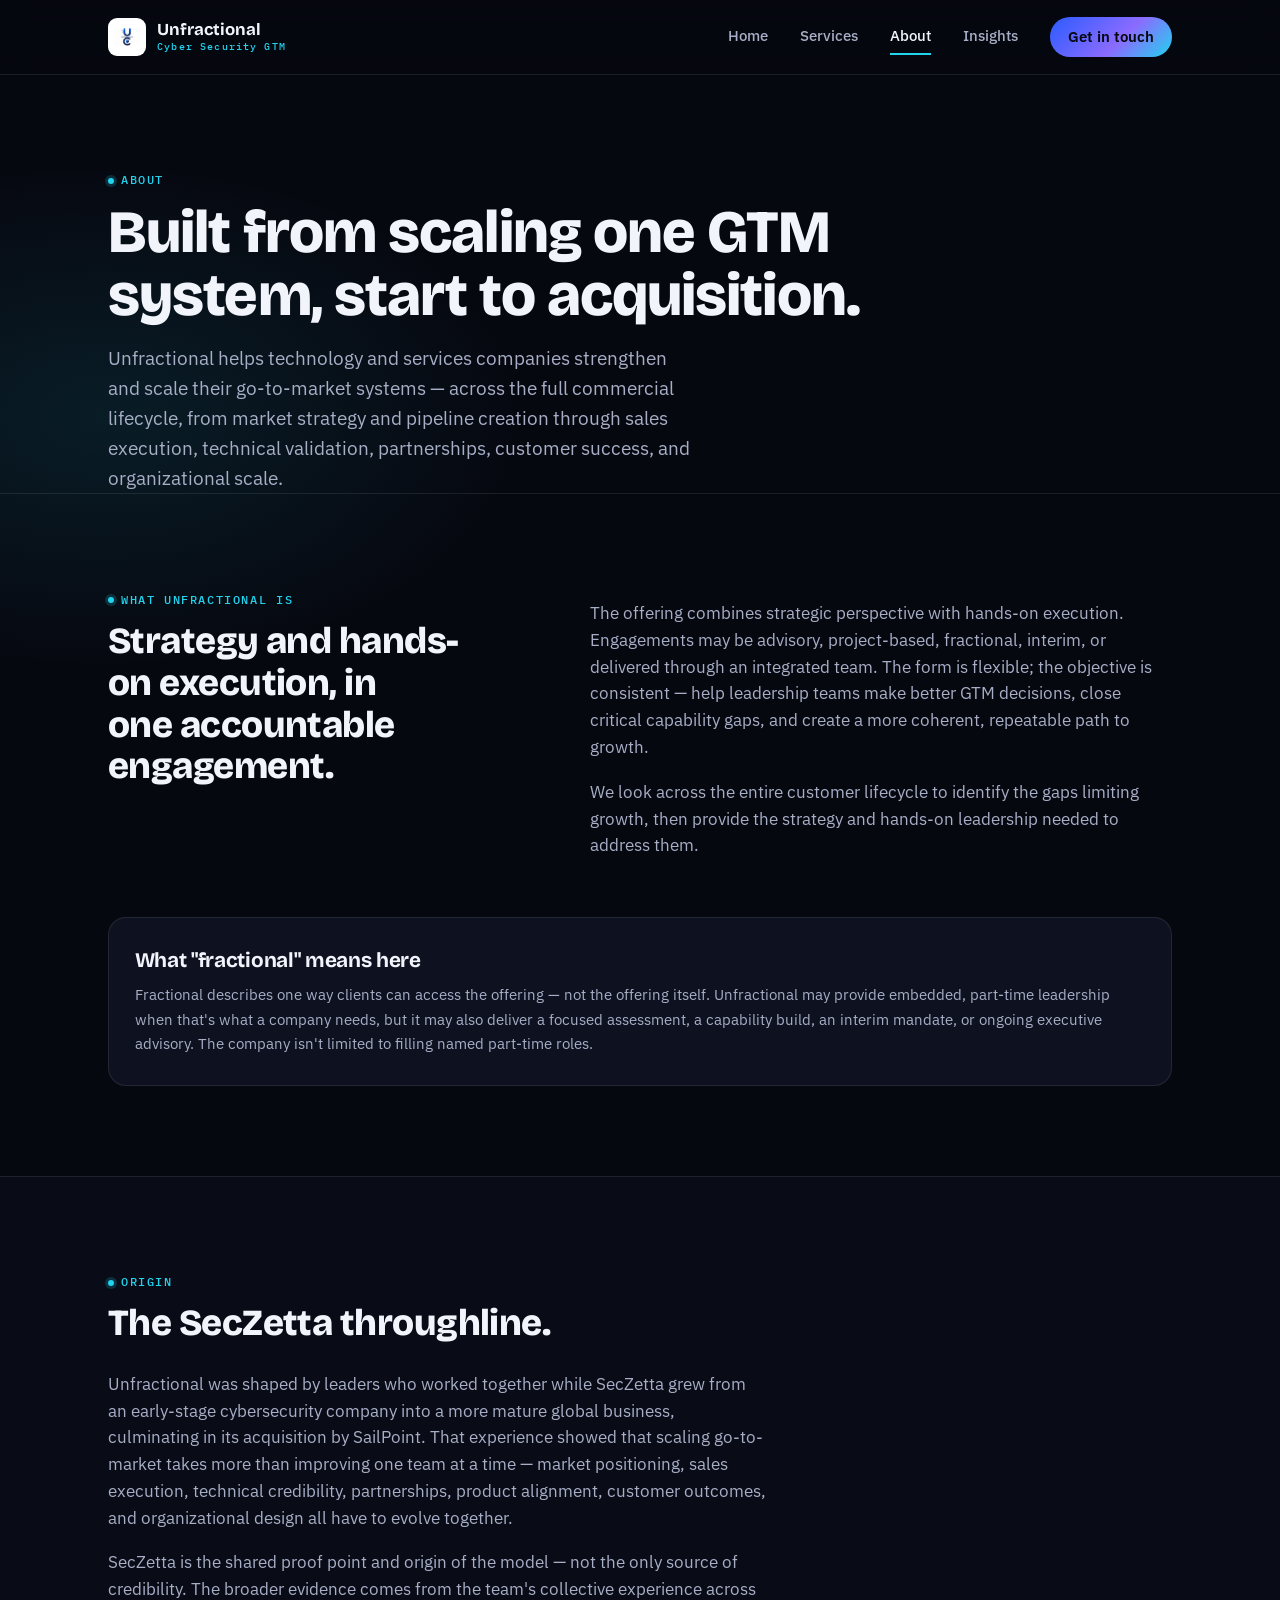
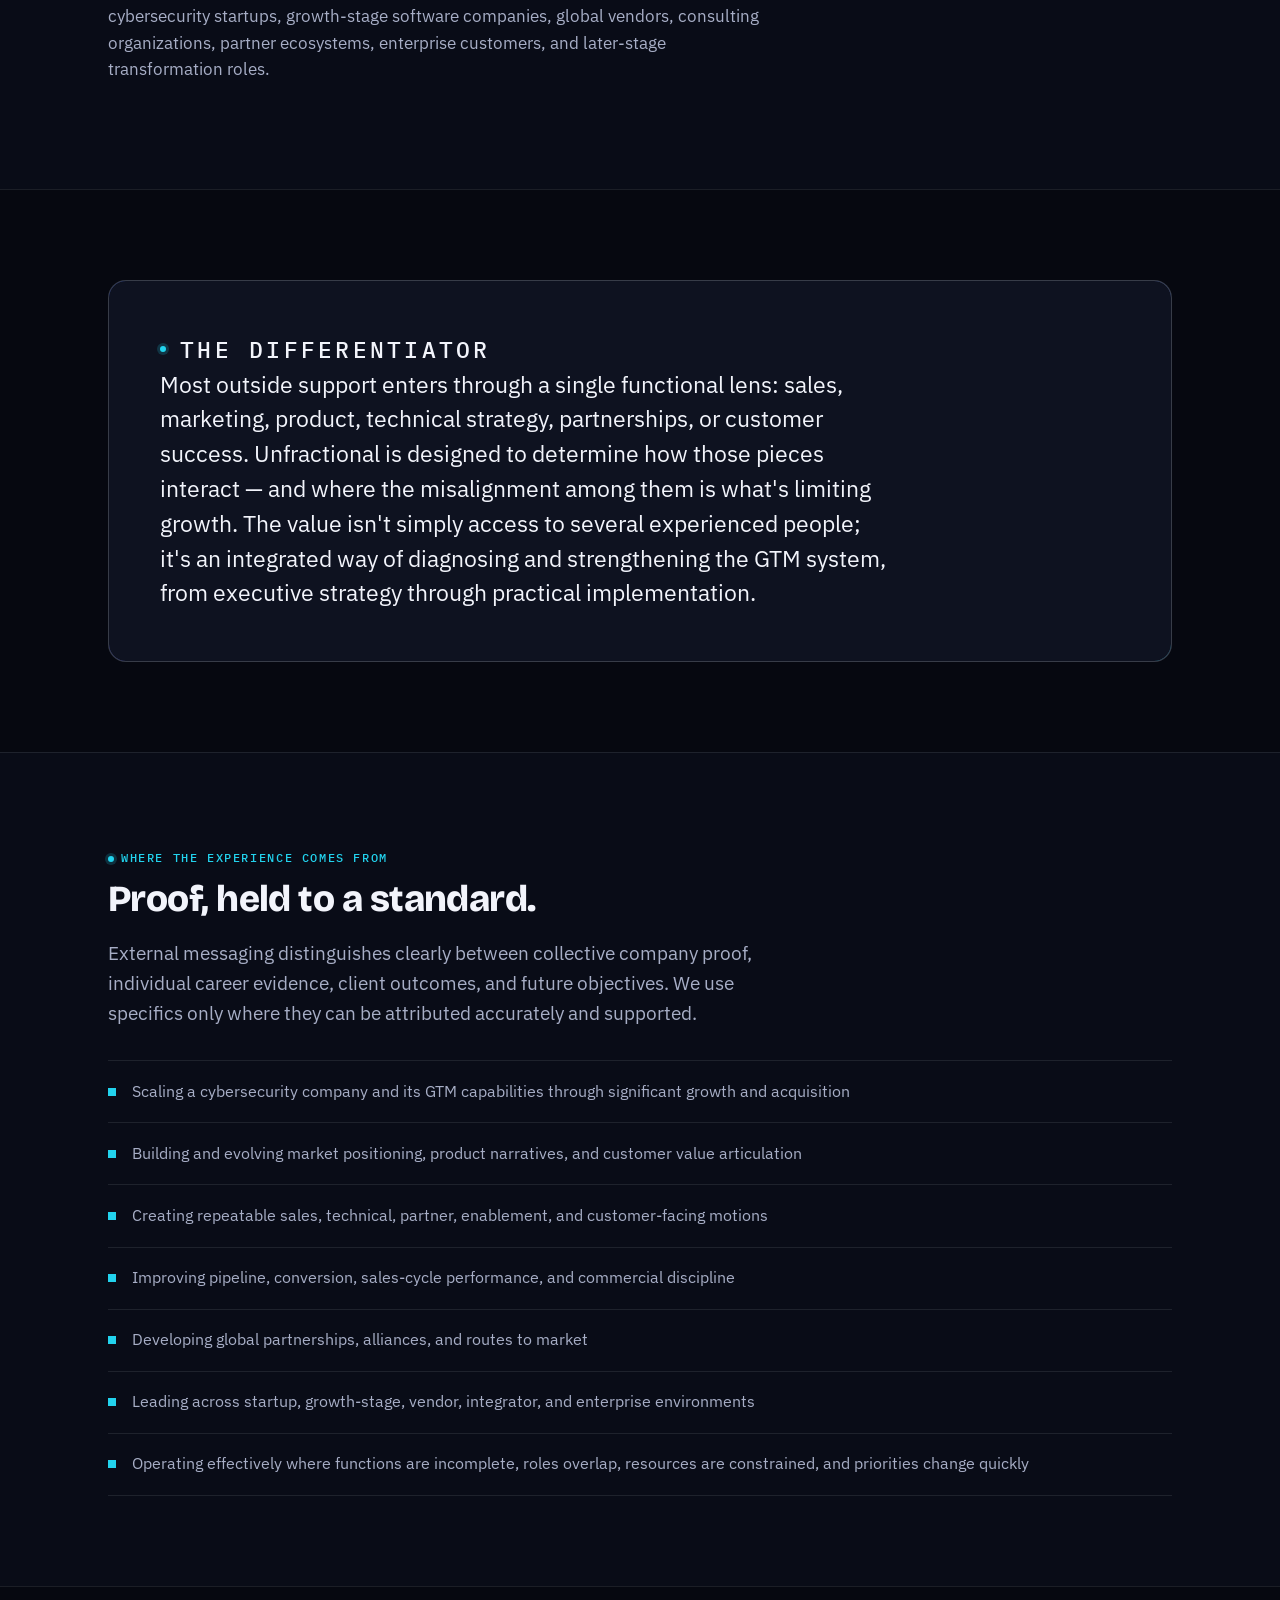
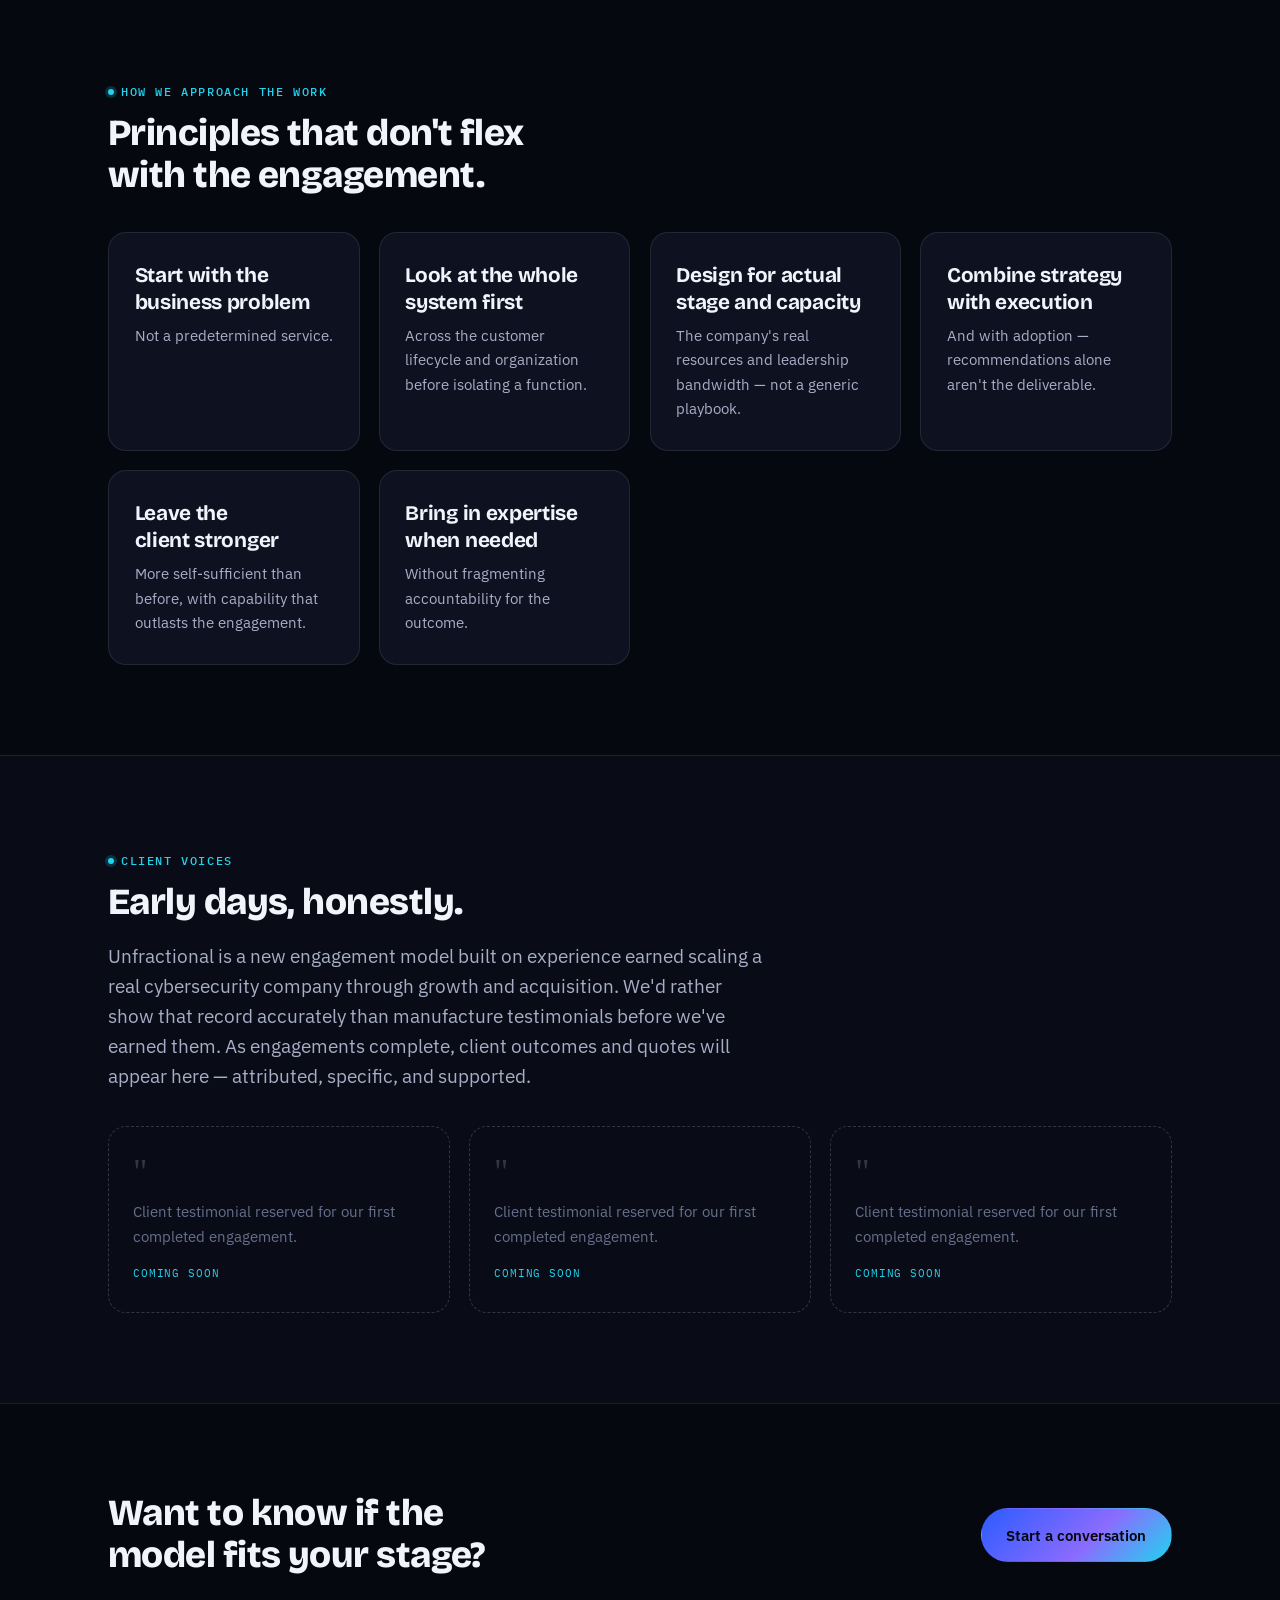
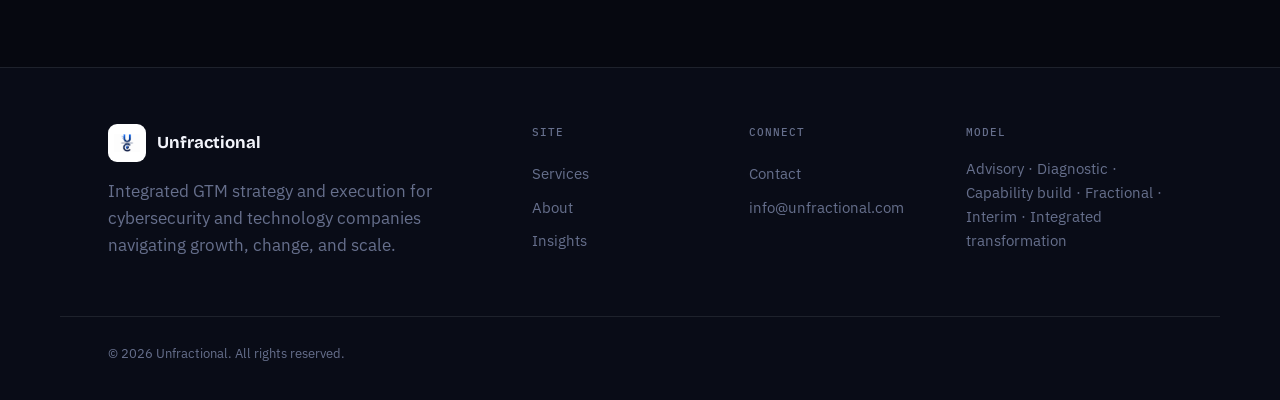
==== commit 85fb55ef: "Update contact email to info@unfractional.com" ====
--- a/about.html
+++ b/about.html
@@ -174,7 +174,7 @@
     <div class="footer-col">
       <h4>Connect</h4>
       <a href="contact.html">Contact</a>
-      <a href="mailto:hello@unfractional.com">hello@unfractional.com</a>
+      <a href="mailto:info@unfractional.com">info@unfractional.com</a>
     </div>
     <div class="footer-col">
       <h4>Model</h4>
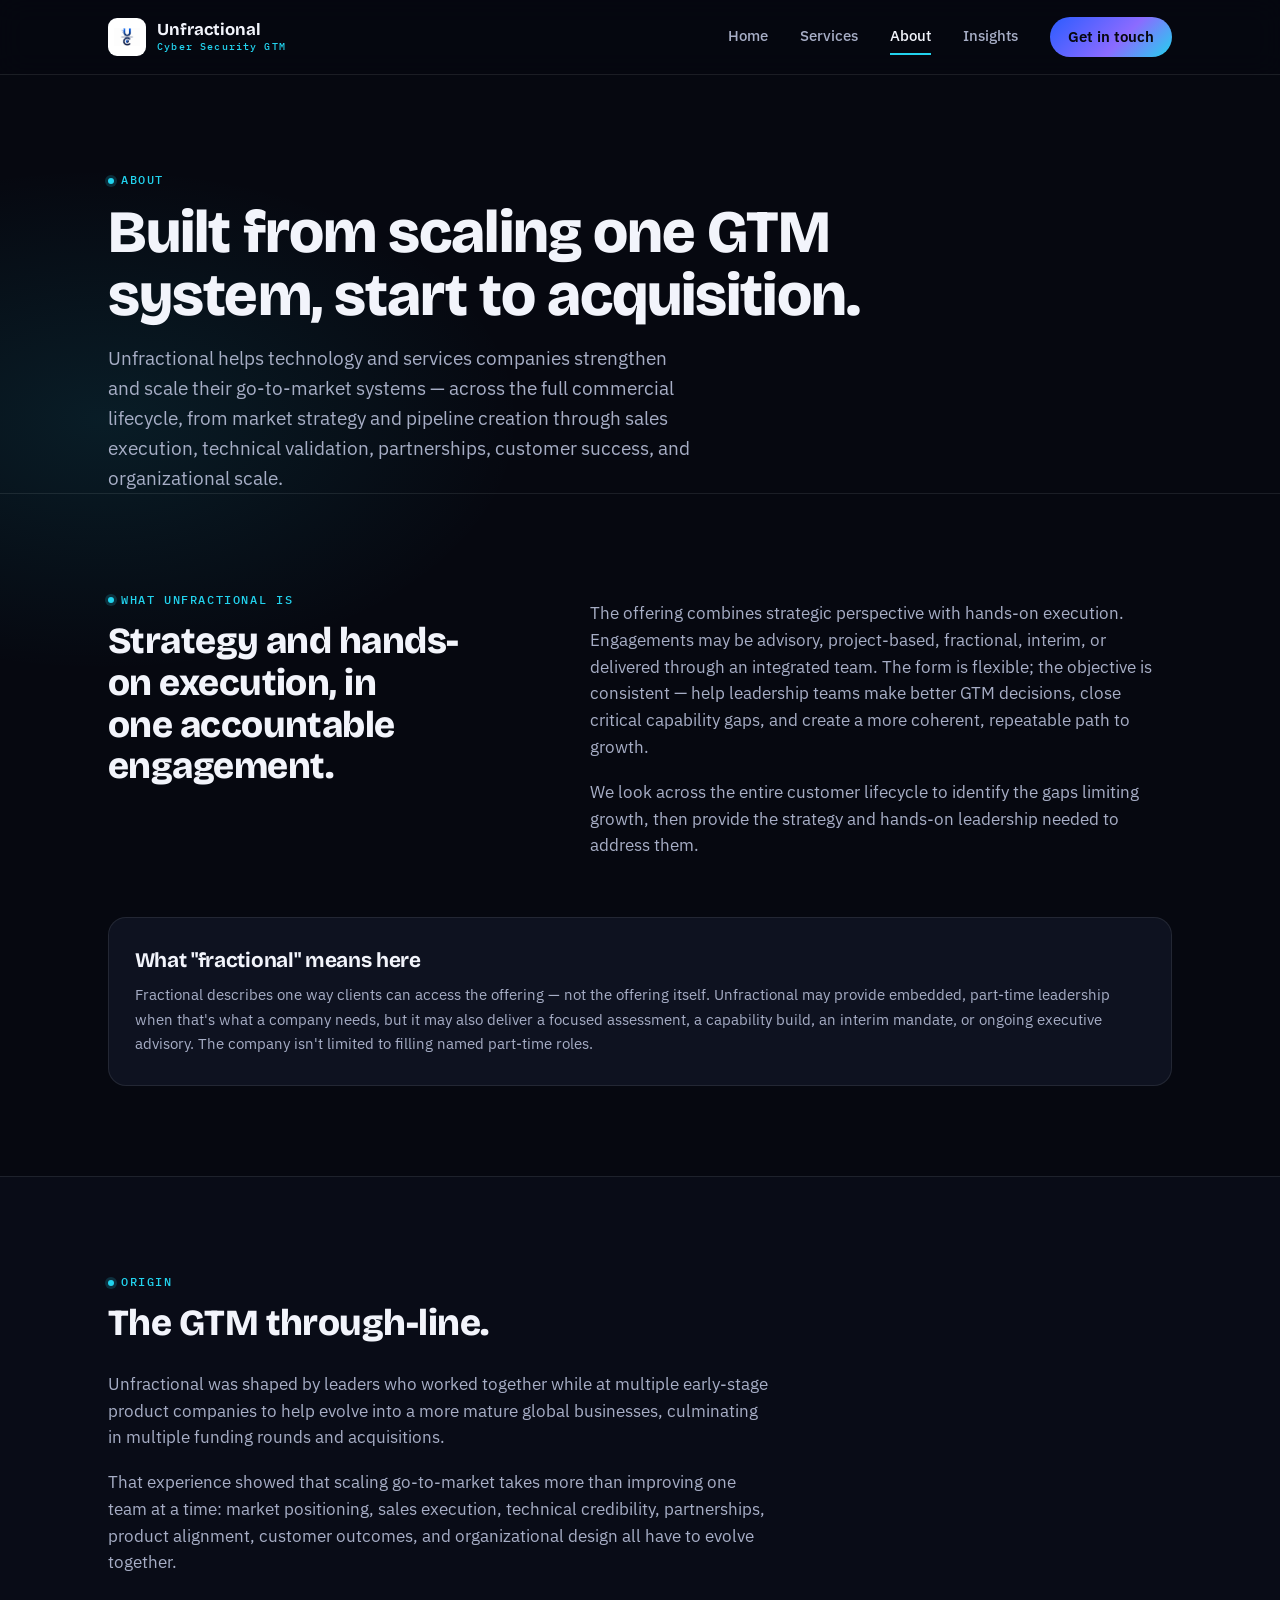
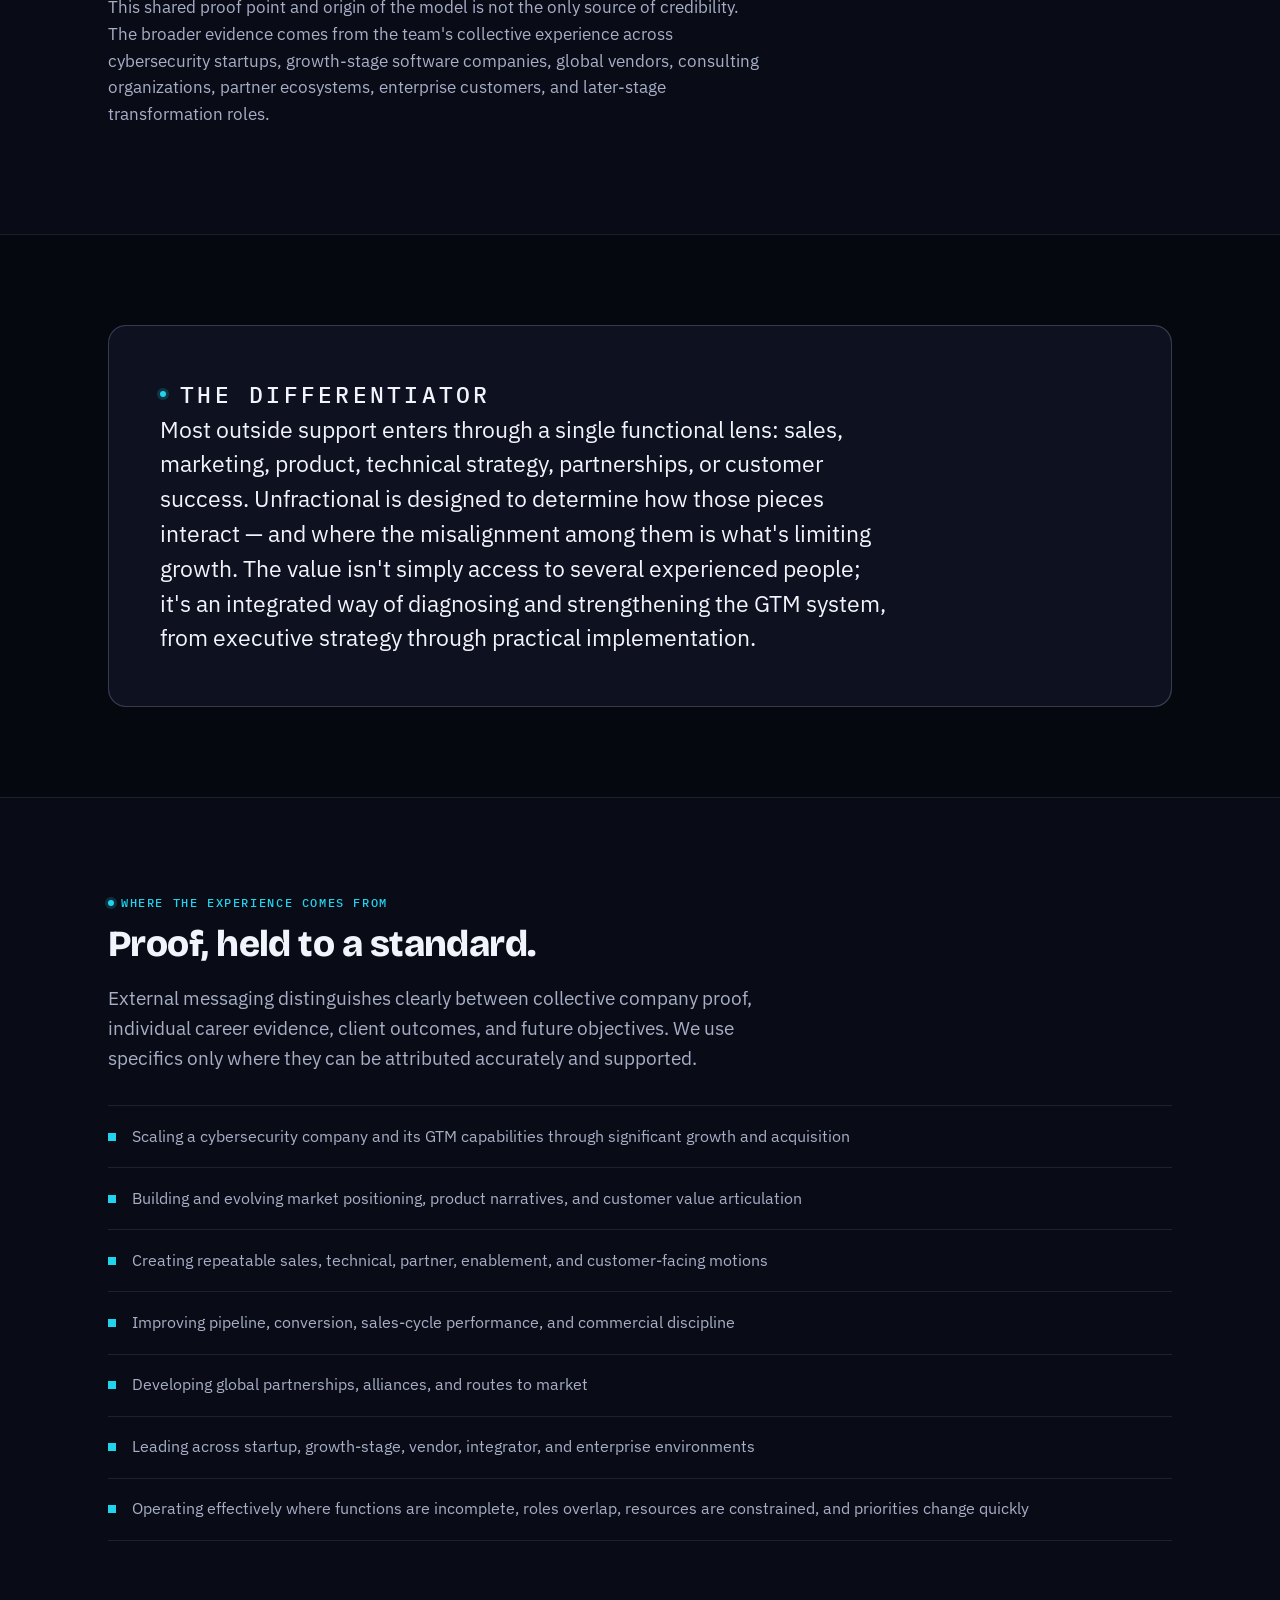
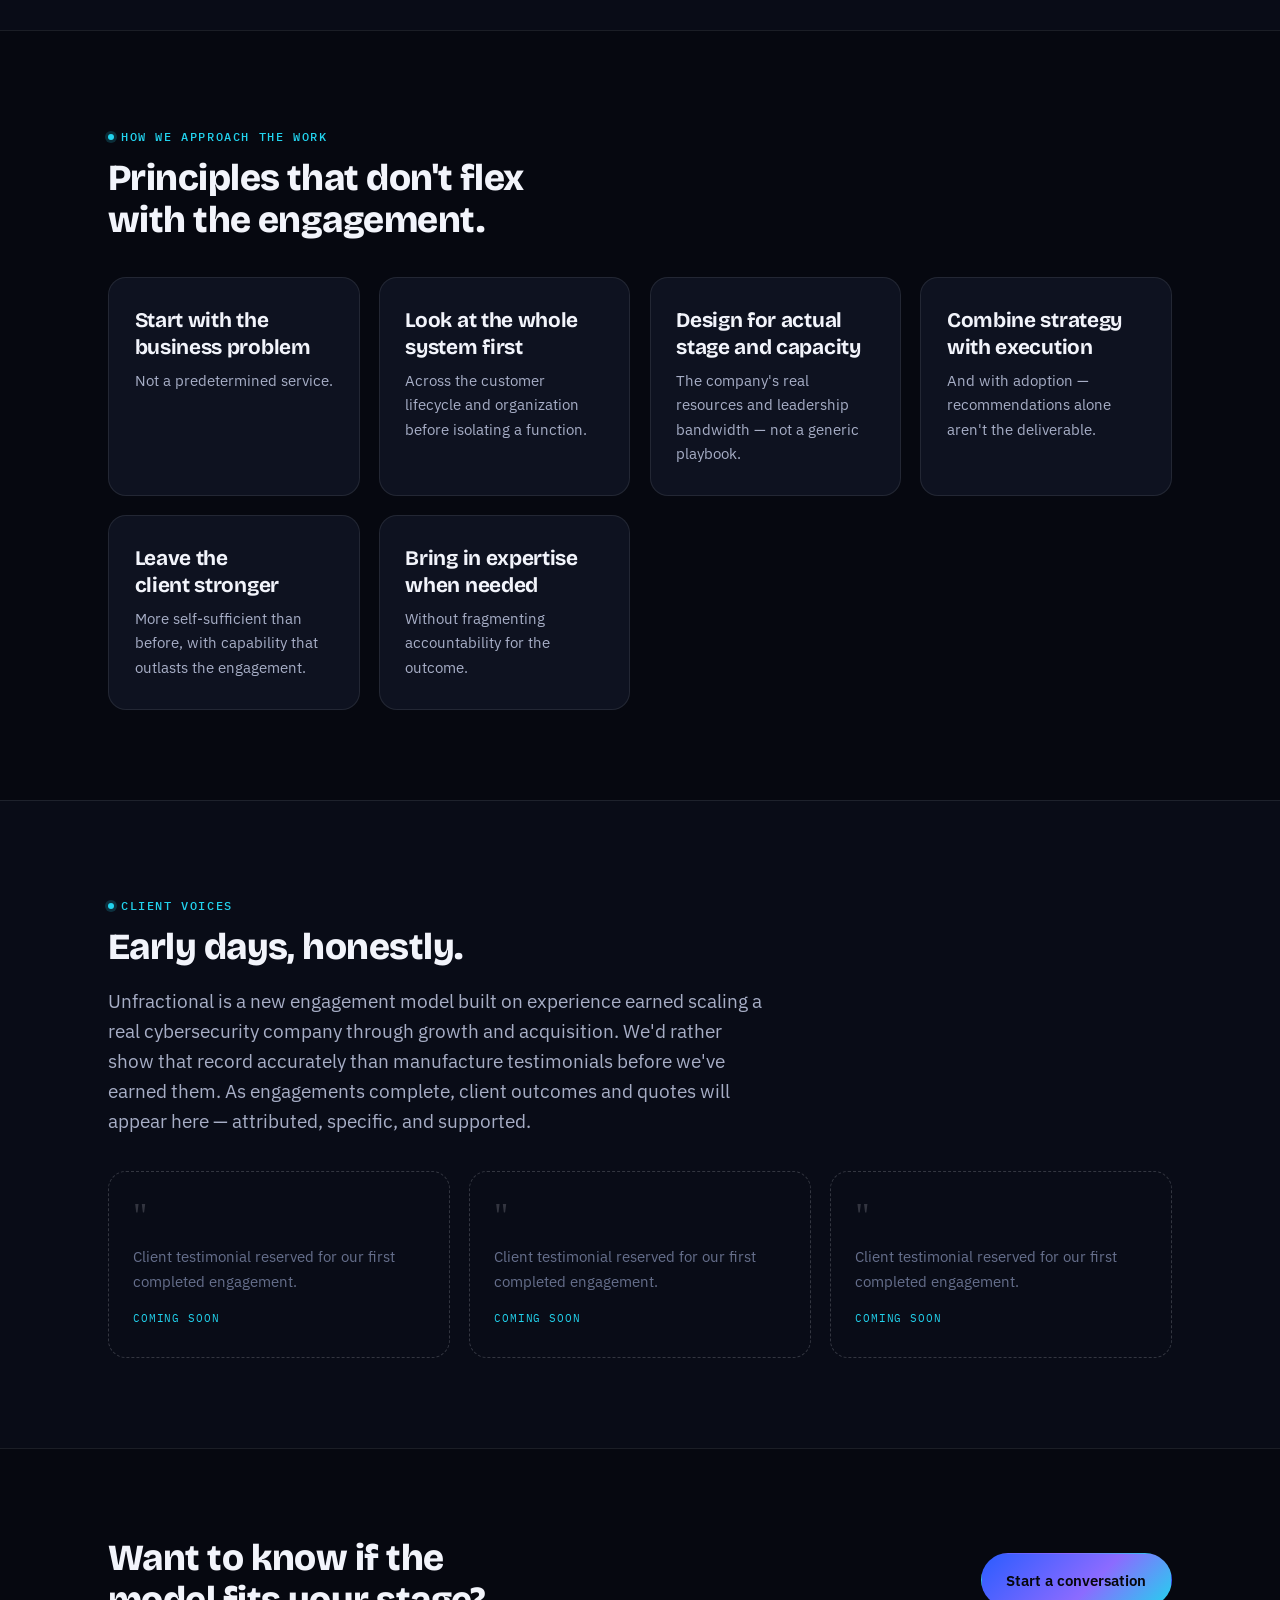
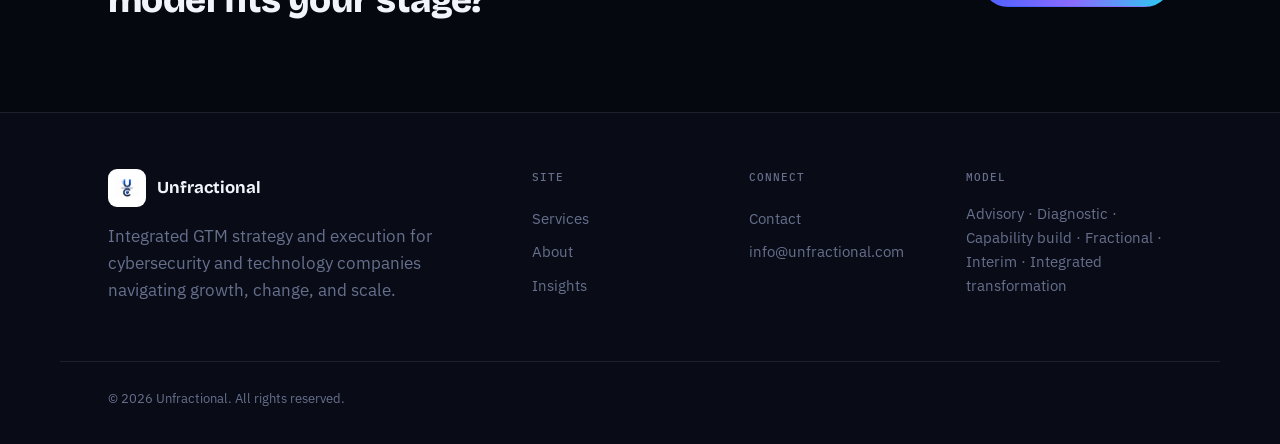
==== commit 56fe6b38: "Rewrite origin story section on About page" ====
--- a/about.html
+++ b/about.html
@@ -74,11 +74,12 @@
     <div class="section-inner">
       <div class="section-head">
         <p class="eyebrow">Origin</p>
-        <h2>The SecZetta throughline.</h2>
+        <h2>The GTM through-line.</h2>
       </div>
       <div class="prose" style="margin-top: 1.6rem;">
-        <p>Unfractional was shaped by leaders who worked together while SecZetta grew from an early-stage cybersecurity company into a more mature global business, culminating in its acquisition by SailPoint. That experience showed that scaling go-to-market takes more than improving one team at a time — market positioning, sales execution, technical credibility, partnerships, product alignment, customer outcomes, and organizational design all have to evolve together.</p>
-        <p>SecZetta is the shared proof point and origin of the model — not the only source of credibility. The broader evidence comes from the team's collective experience across cybersecurity startups, growth-stage software companies, global vendors, consulting organizations, partner ecosystems, enterprise customers, and later-stage transformation roles.</p>
+        <p>Unfractional was shaped by leaders who worked together while at multiple early-stage product companies to help evolve into a more mature global businesses, culminating in multiple funding rounds and acquisitions.</p>
+        <p>That experience showed that scaling go-to-market takes more than improving one team at a time: market positioning, sales execution, technical credibility, partnerships, product alignment, customer outcomes, and organizational design all have to evolve together.</p>
+        <p>This shared proof point and origin of the model is not the only source of credibility. The broader evidence comes from the team's collective experience across cybersecurity startups, growth-stage software companies, global vendors, consulting organizations, partner ecosystems, enterprise customers, and later-stage transformation roles.</p>
       </div>
     </div>
   </section>
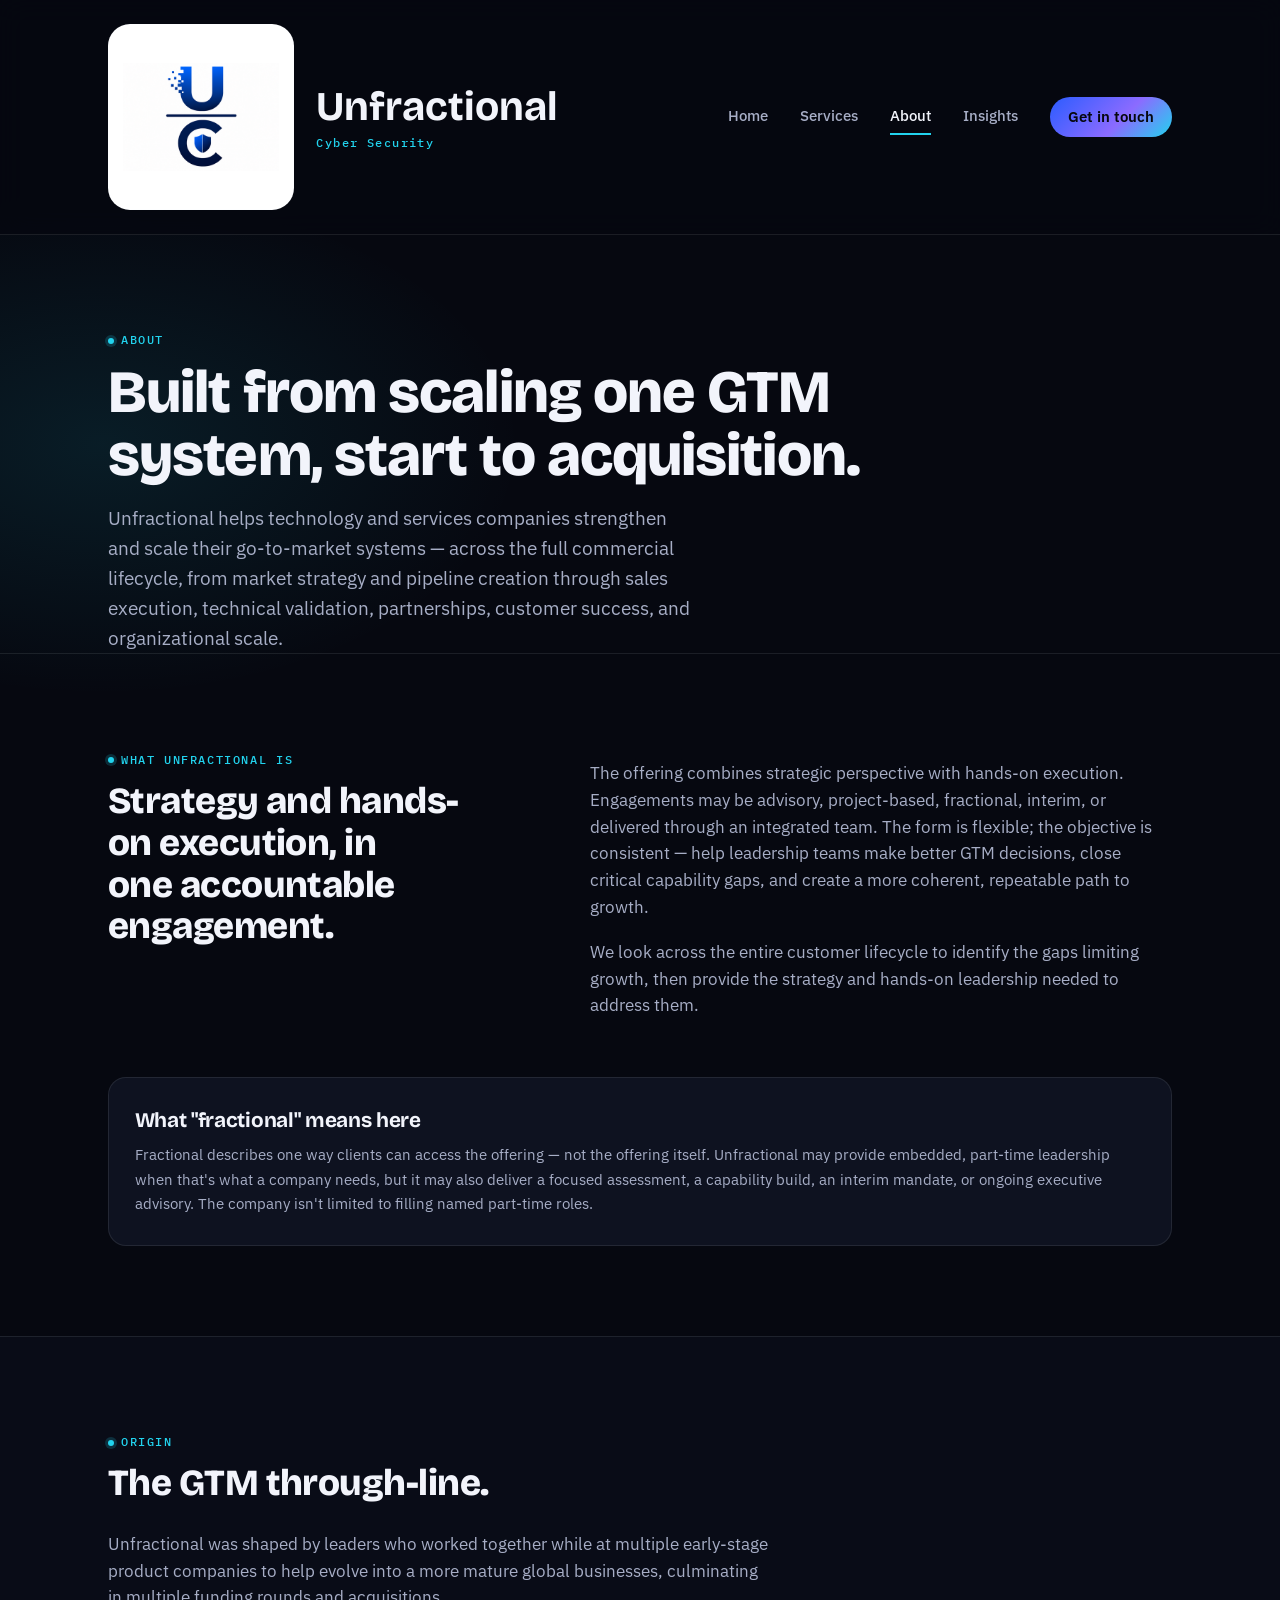
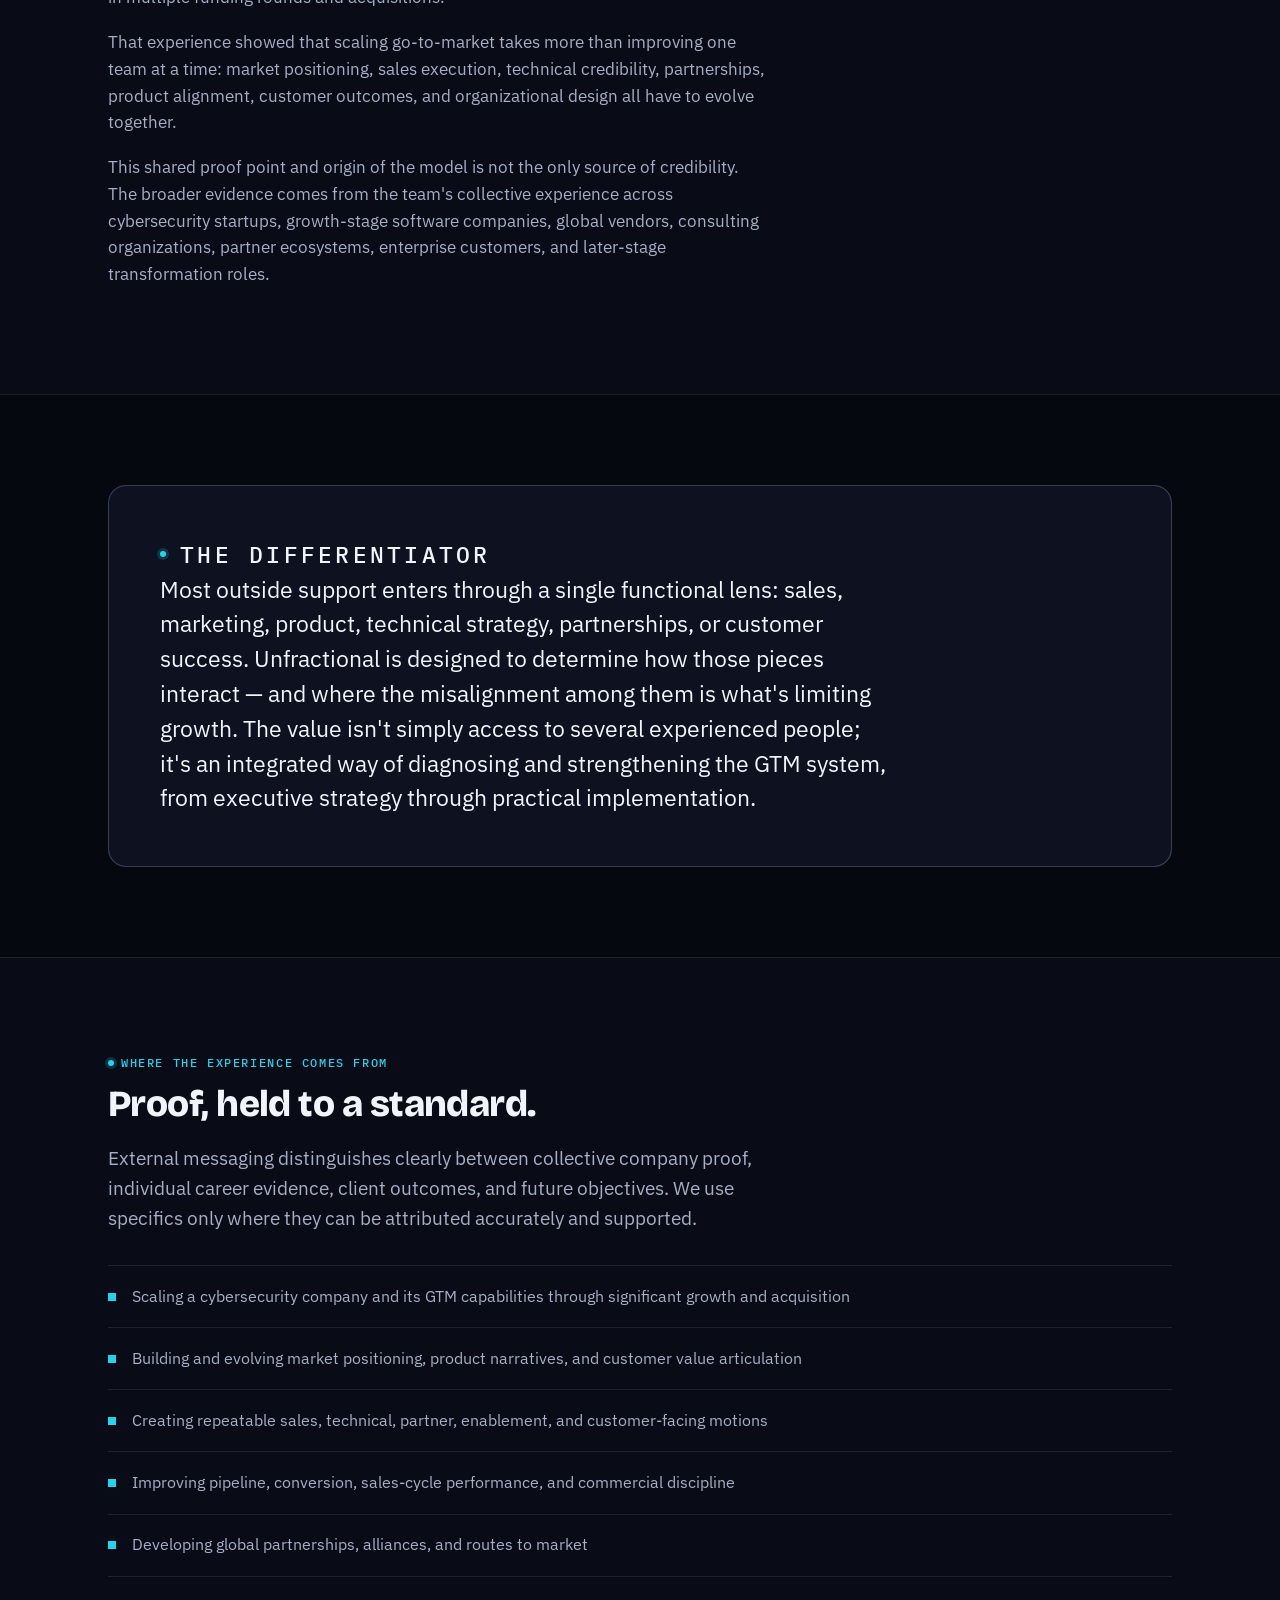
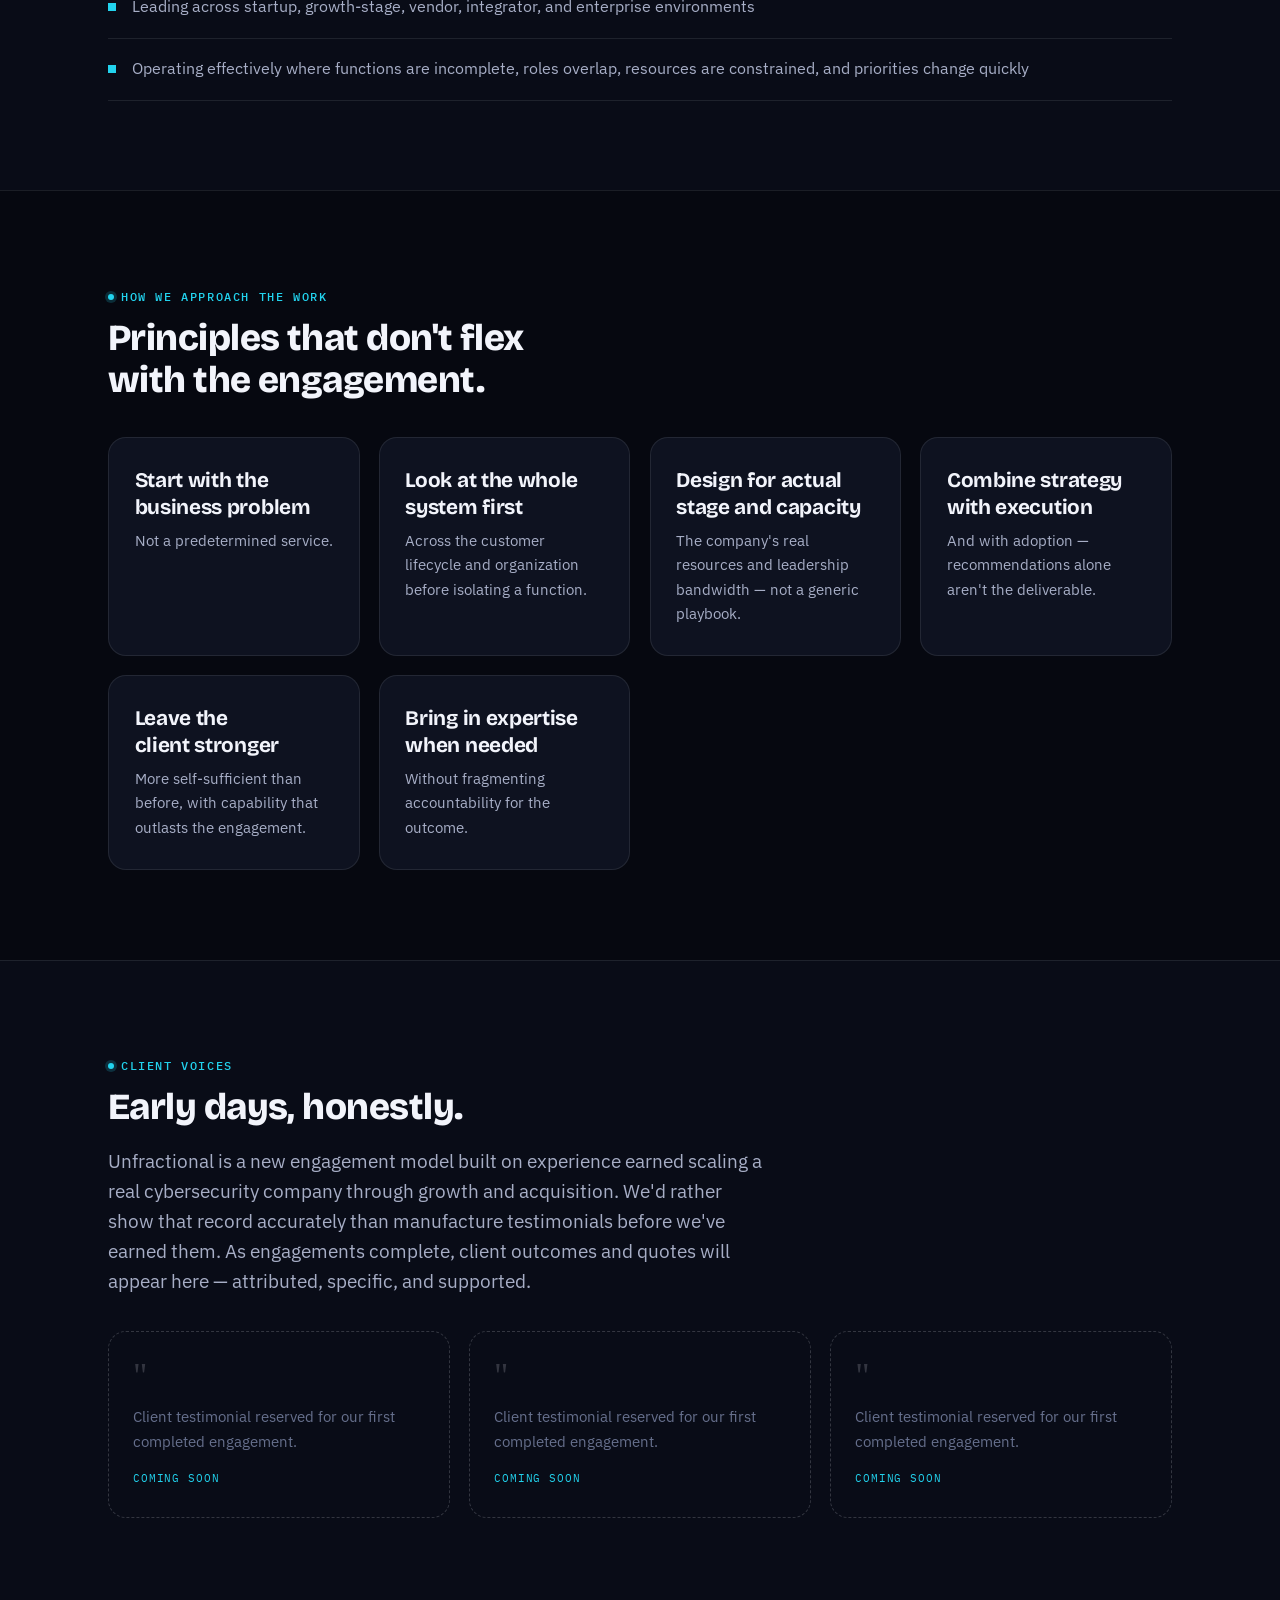
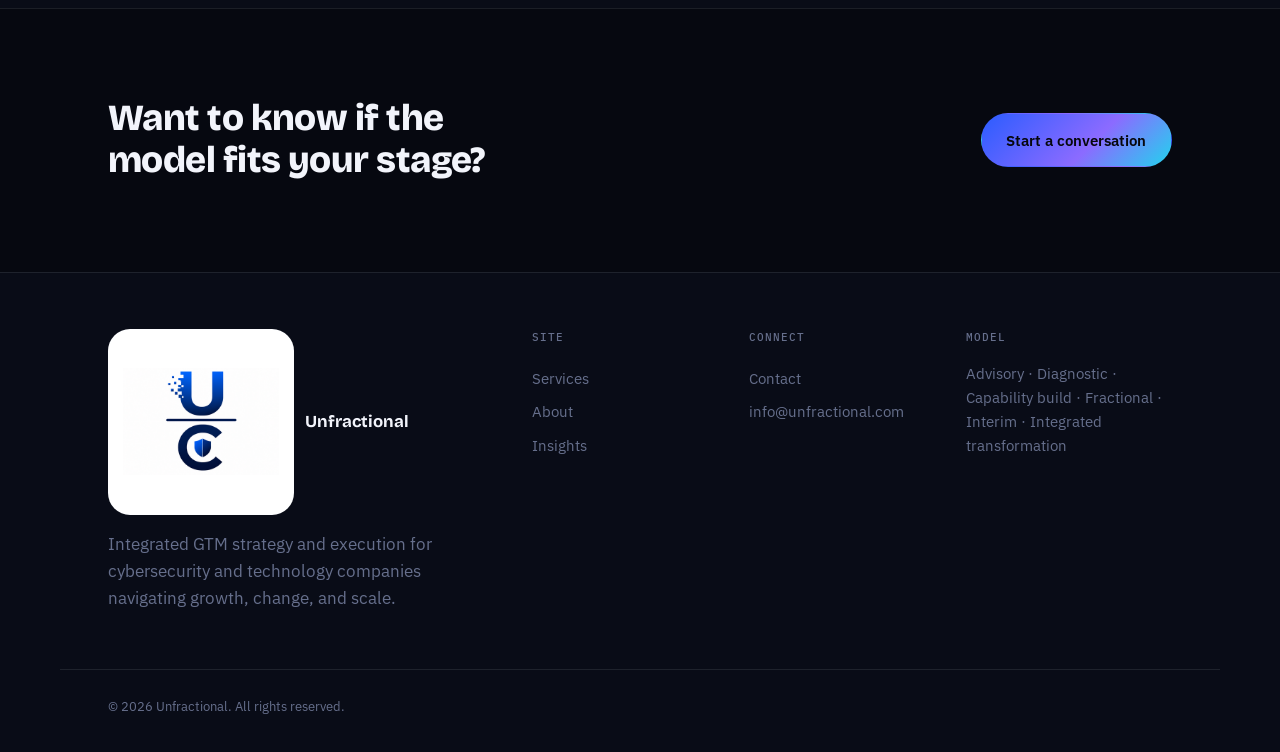
==== commit 5cd18ef0: "Enlarge header logo and wordmark, trim GTM from subtitle" ====
--- a/about.html
+++ b/about.html
@@ -7,8 +7,8 @@
 <link rel="preconnect" href="https://fonts.googleapis.com">
 <link rel="preconnect" href="https://fonts.gstatic.com" crossorigin>
 <link href="https://fonts.googleapis.com/css2?family=Bricolage+Grotesque:opsz,wght@12..96,600;12..96,700;12..96,800&family=IBM+Plex+Sans:wght@400;500;600&family=IBM+Plex+Mono:wght@400;500&display=swap" rel="stylesheet">
-<link rel="stylesheet" href="styles.css">
-<script src="script.js" defer></script>
+<link rel="stylesheet" href="styles.css?v=2">
+<script src="script.js?v=2" defer></script>
 </head>
 <body>
 
@@ -16,7 +16,7 @@
   <div class="nav-row">
     <a class="brand" href="index.html">
       <span class="brand-chip"><img src="assets/logo-mark.png" alt="Unfractional mark"></span>
-      <span class="brand-word">Unfractional<span>Cyber Security GTM</span></span>
+      <span class="brand-word">Unfractional<span>Cyber Security</span></span>
     </a>
     <nav class="nav-links" aria-label="Primary">
       <a href="index.html">Home</a>
--- a/styles.css
+++ b/styles.css
@@ -134,16 +134,24 @@
 }
 .nav-row{
   max-width: var(--content-w); margin-inline: auto; padding-inline: var(--gutter);
-  height: 74px; display: flex; align-items: center; justify-content: space-between; gap: 1.5rem;
-}
-.brand{ display: flex; align-items: center; gap: 0.7rem; text-decoration: none; flex: none; }
+  height: 234px; display: flex; align-items: center; justify-content: space-between; gap: 1.5rem;
+}
+.brand{ display: flex; align-items: center; gap: 1.4rem; text-decoration: none; flex: none; }
 .brand-chip{
-  background: var(--mark-chip); border: 1px solid var(--line-strong); border-radius: 9px;
-  width: 38px; height: 38px; display: flex; align-items: center; justify-content: center; padding: 5px; flex: none;
+  background: var(--mark-chip); border: 1px solid var(--line-strong); border-radius: 22px;
+  width: 186px; height: 186px; display: flex; align-items: center; justify-content: center; padding: 14px; flex: none;
 }
 .brand-chip img{ width: 100%; height: 100%; object-fit: contain; }
-.brand-word{ font-family: "Bricolage Grotesque", sans-serif; font-weight: 700; font-size: 1.05rem; color: var(--ink); line-height: 1.1; }
-.brand-word span{ display: block; font-family: "IBM Plex Mono", monospace; font-weight: 500; font-size: 0.6rem; letter-spacing: 0.12em; color: var(--cyan); margin-top: 3px; }
+.brand-word{ font-family: "Bricolage Grotesque", sans-serif; font-weight: 700; font-size: 2.55rem; color: var(--ink); line-height: 1.1; white-space: nowrap; }
+.brand-word span{ display: block; font-family: "IBM Plex Mono", monospace; font-weight: 500; font-size: 0.74rem; letter-spacing: 0.12em; color: var(--cyan); margin-top: 6px; }
+
+@media (max-width: 860px){
+  .nav-row{ height: 96px; }
+  .brand{ gap: 0.7rem; }
+  .brand-chip{ width: 60px; height: 60px; padding: 8px; border-radius: 12px; }
+  .brand-word{ font-size: 1.15rem; }
+  .brand-word span{ font-size: 0.6rem; margin-top: 3px; }
+}
 
 .nav-links{ display: flex; align-items: center; gap: 2rem; font-size: 0.93rem; font-weight: 500; }
 .nav-links a{ text-decoration: none; color: var(--ink-soft); padding: 0.3em 0; border-bottom: 2px solid transparent; }
@@ -198,32 +206,33 @@
 .hero-grid{ display: grid; grid-template-columns: 1.05fr 0.95fr; gap: clamp(2rem, 5vw, 4rem); align-items: center; }
 @media (max-width: 940px){ .hero-grid{ grid-template-columns: 1fr; } }
 
-/* terminal / scan panel */
-.terminal{
+/* GTM system health dashboard panel */
+.gtm-dash{
   background: var(--surface);
   border: 1px solid var(--line-strong);
   border-radius: var(--radius);
   overflow: hidden;
   box-shadow: 0 30px 80px -30px rgba(43,92,255,0.25);
-}
-.terminal-bar{
-  display: flex; align-items: center; gap: 0.5rem;
-  padding: 0.8rem 1rem; border-bottom: 1px solid var(--line);
-  font-family: "IBM Plex Mono", monospace; font-size: 0.72rem; color: var(--ink-faint);
-}
-.terminal-bar .traffic{ display: flex; gap: 0.4rem; margin-right: 0.4rem; }
-.terminal-bar .traffic span{ width: 9px; height: 9px; border-radius: 50%; background: var(--line-strong); }
-.terminal-body{
-  font-family: "IBM Plex Mono", monospace; font-size: 0.86rem; line-height: 1.9;
-  padding: 1.3rem 1.4rem 1.5rem;
-}
-.terminal-body .cmd{ color: var(--ink); }
-.terminal-body .cmd::before{ content: "$ "; color: var(--cyan); }
-.t-line{ color: var(--ink-soft); white-space: pre; }
-.t-ok{ color: var(--ok); }
-.t-warn{ color: var(--warn); }
-.t-result{ color: var(--ink); margin-top: 0.6rem; display: block; }
-.t-result .grad-text{ font-weight: 600; }
+  padding: 1.6rem 1.7rem 1.8rem;
+}
+.dash-head{ display: flex; justify-content: space-between; align-items: center; margin-bottom: 1.3rem; }
+.dash-title{ font-family: "IBM Plex Mono", monospace; font-size: 0.72rem; letter-spacing: 0.08em; color: var(--ink-faint); }
+.dash-score{ font-family: "Bricolage Grotesque", sans-serif; font-weight: 700; font-size: 1.25rem; color: var(--ink); }
+.dash-grid{ display: grid; grid-template-columns: repeat(auto-fit, minmax(135px, 1fr)); gap: 0.85rem; }
+.tile{ background: var(--surface-hi); border: 1px solid var(--line); border-radius: var(--radius-sm); padding: 0.85rem 0.95rem; }
+.tile-top{
+  display: flex; justify-content: space-between; align-items: center;
+  font-family: "IBM Plex Mono", monospace; font-size: 0.66rem; letter-spacing: 0.04em; color: var(--ink-faint);
+  margin-bottom: 0.5rem;
+}
+.tile-top .tile-ok{ color: var(--ok); }
+.tile-top .tile-warn{ color: var(--warn); }
+.tile-name{ font-size: 0.83rem; color: var(--ink); margin-bottom: 0.55rem; }
+.bar-track{ height: 5px; border-radius: 3px; background: rgba(244,246,255,0.08); overflow: hidden; }
+.bar-fill{ display: block; height: 100%; border-radius: 3px; width: 0%; transition: width 1s cubic-bezier(.16,.8,.24,1); }
+.bar-fill.ok{ background: var(--ok); }
+.bar-fill.warn{ background: var(--warn); }
+@media (prefers-reduced-motion: reduce){ .bar-fill{ transition: none; } }
 
 /* ---------- simple checklist (used for proof themes, etc.) ---------- */
 
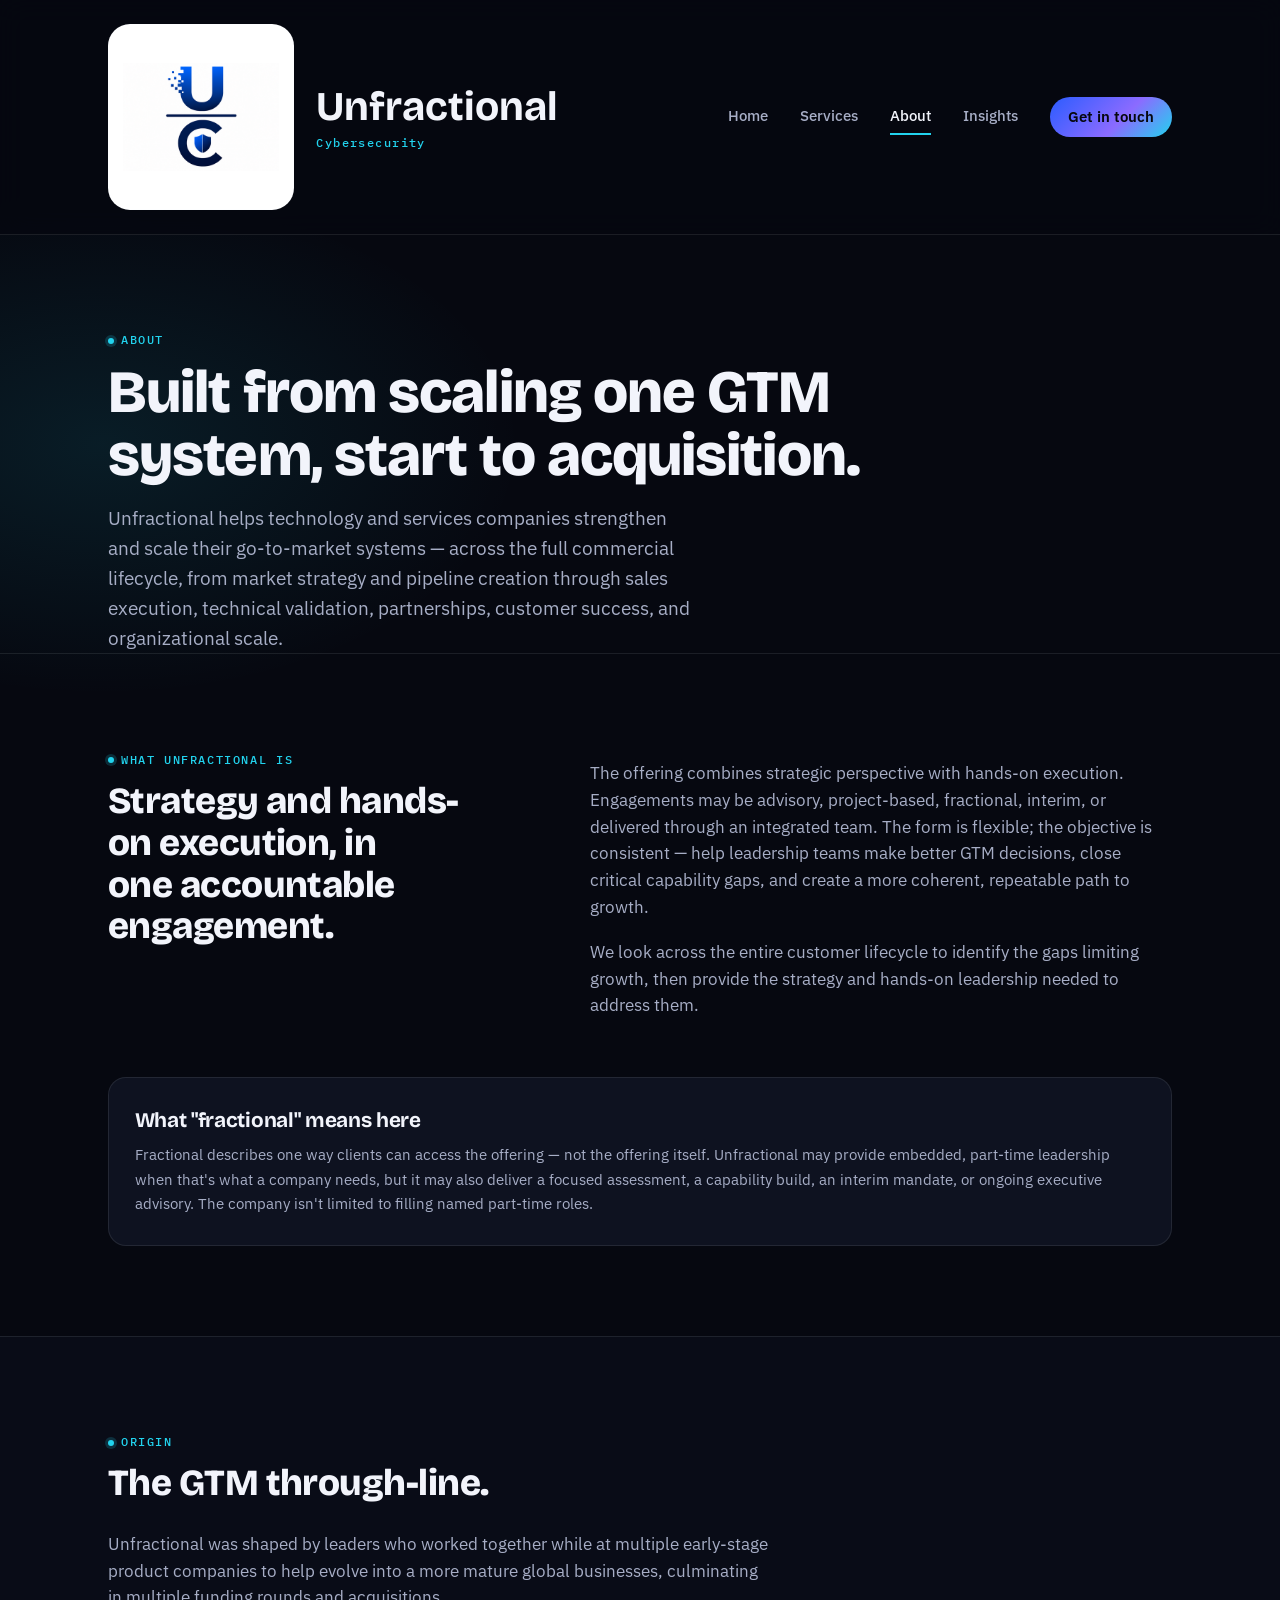
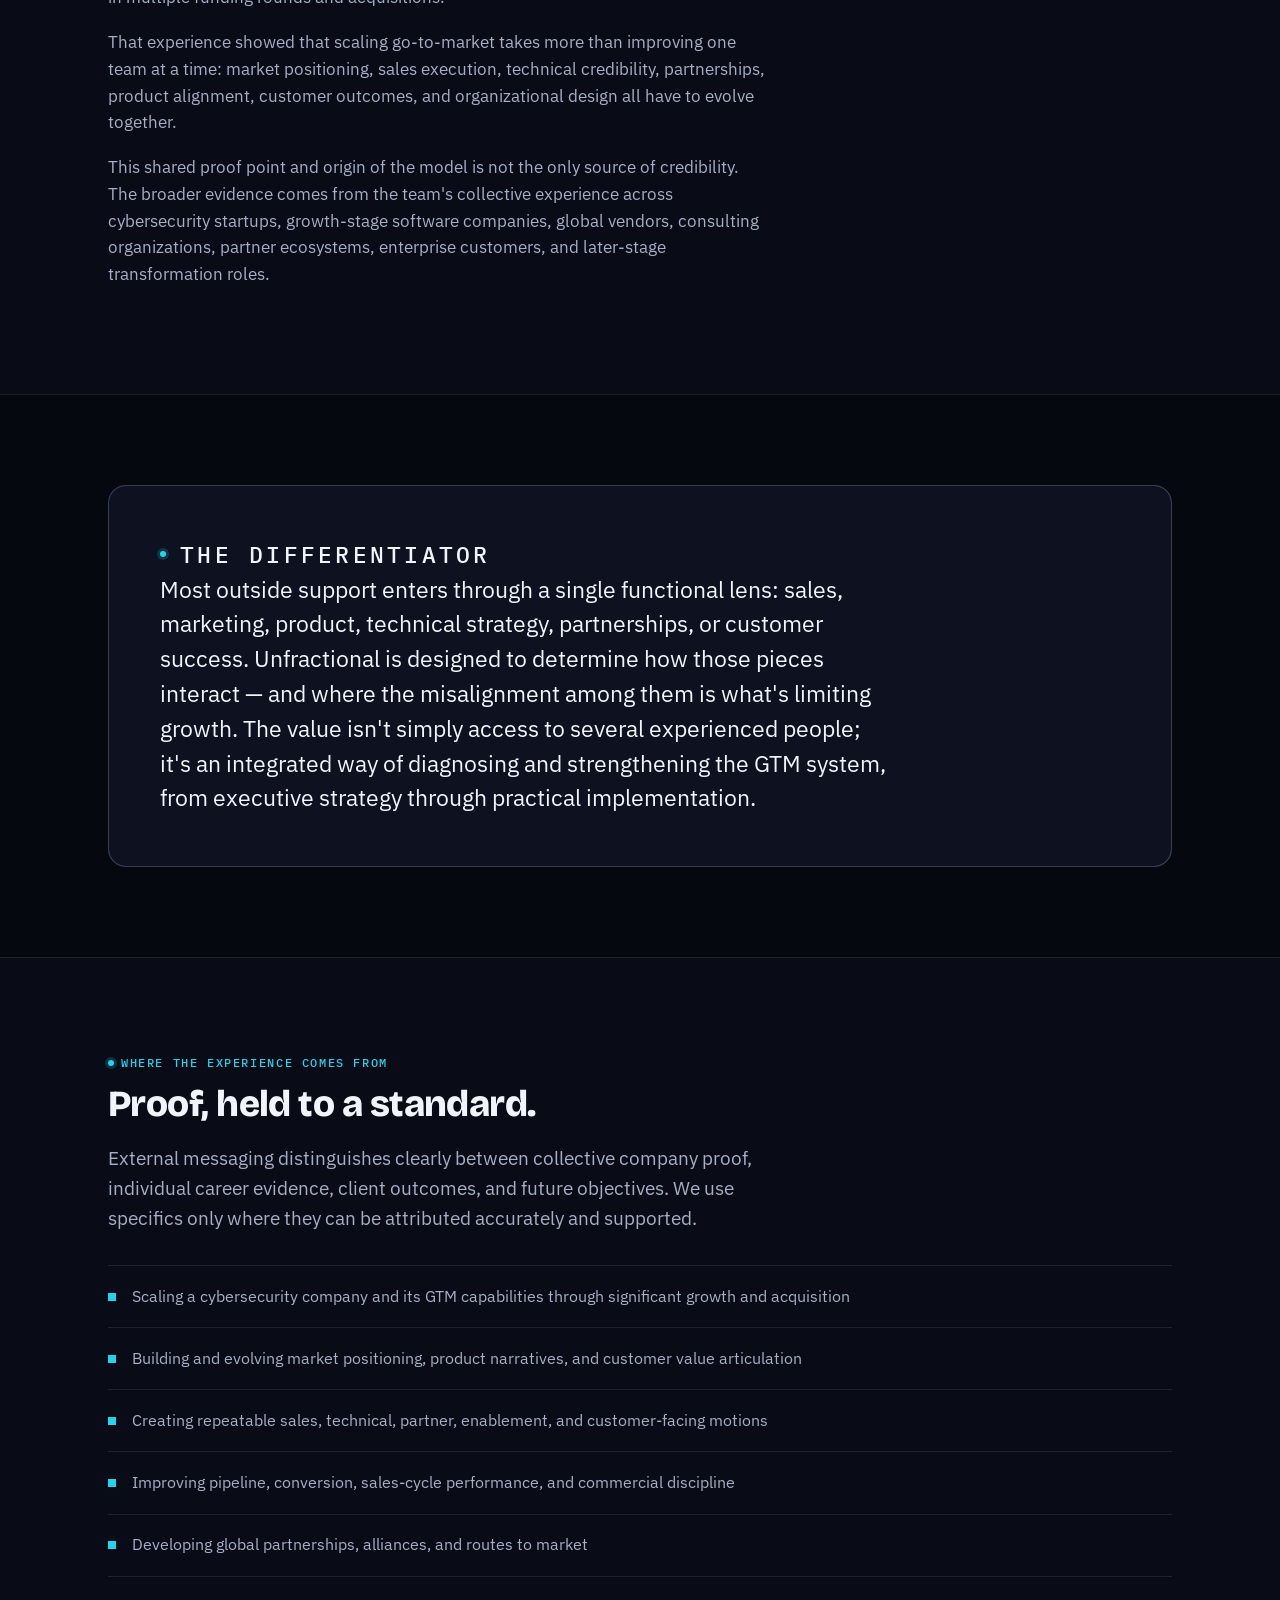
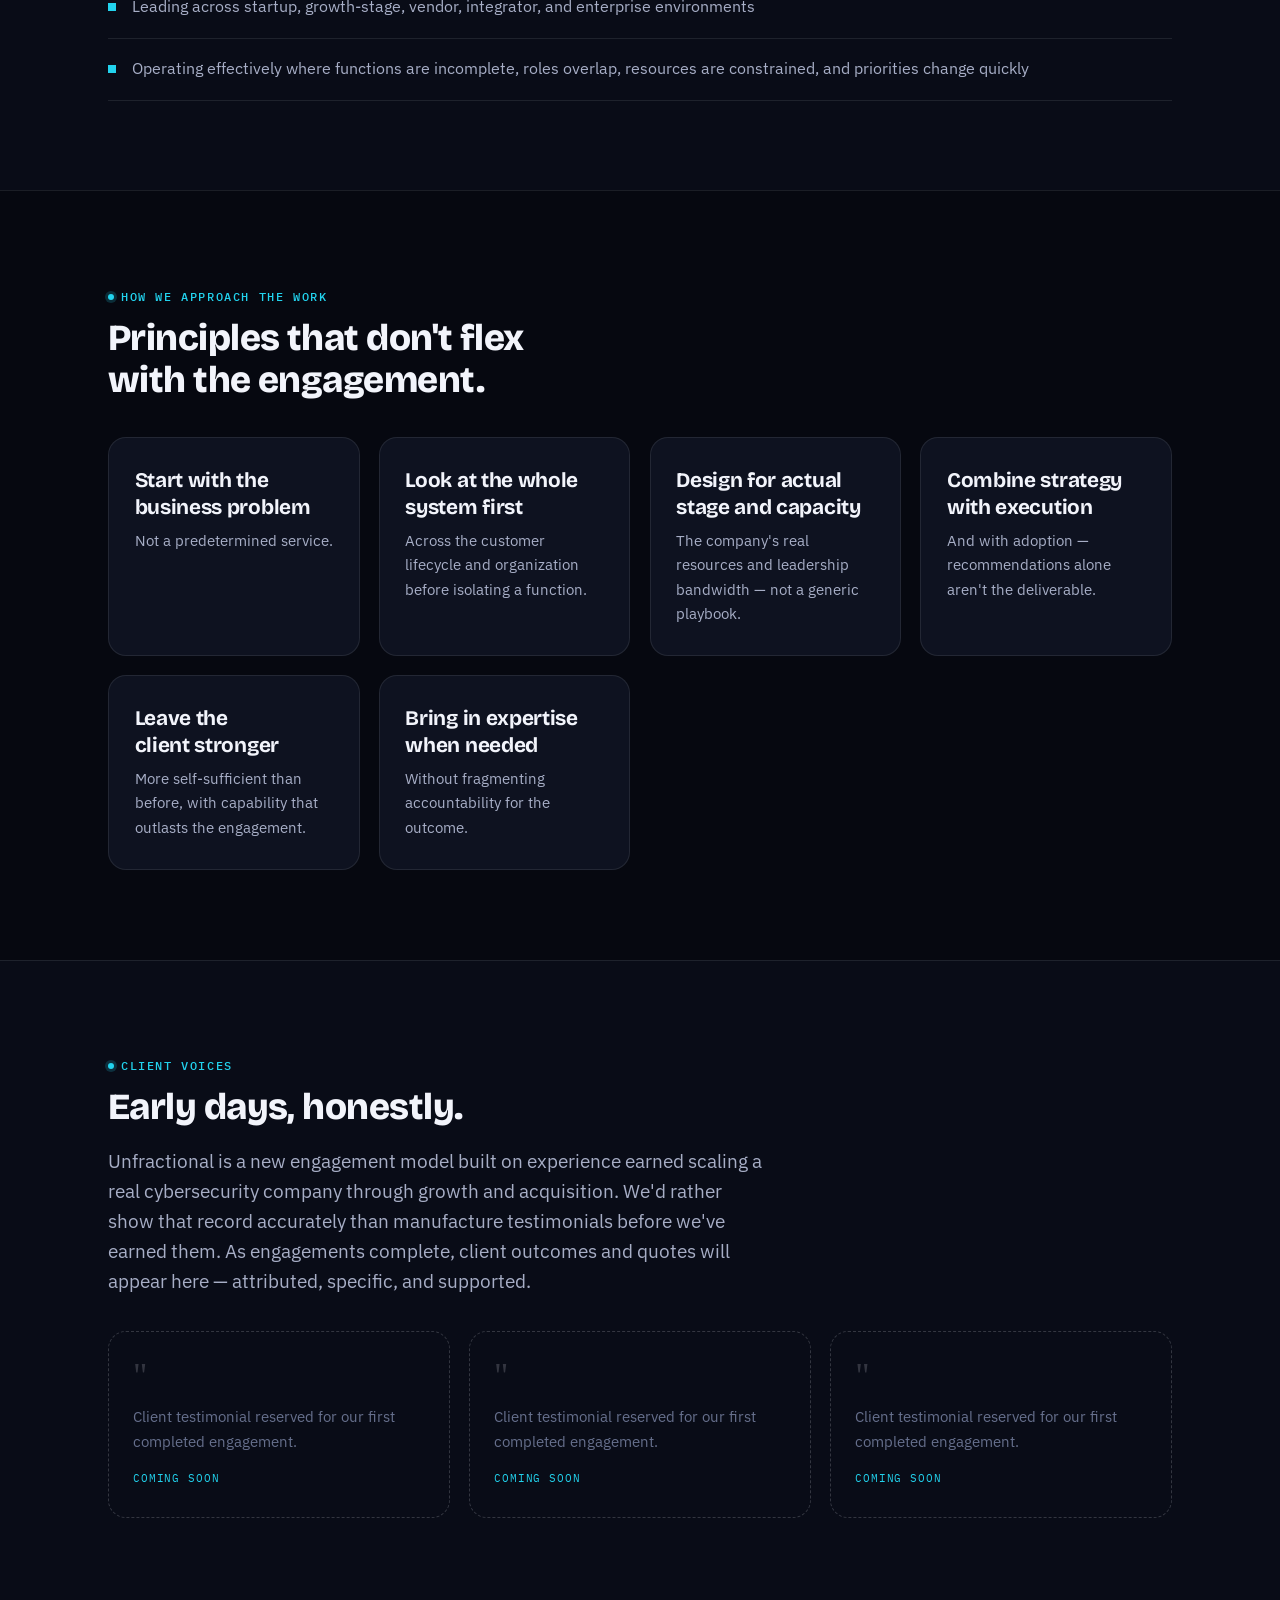
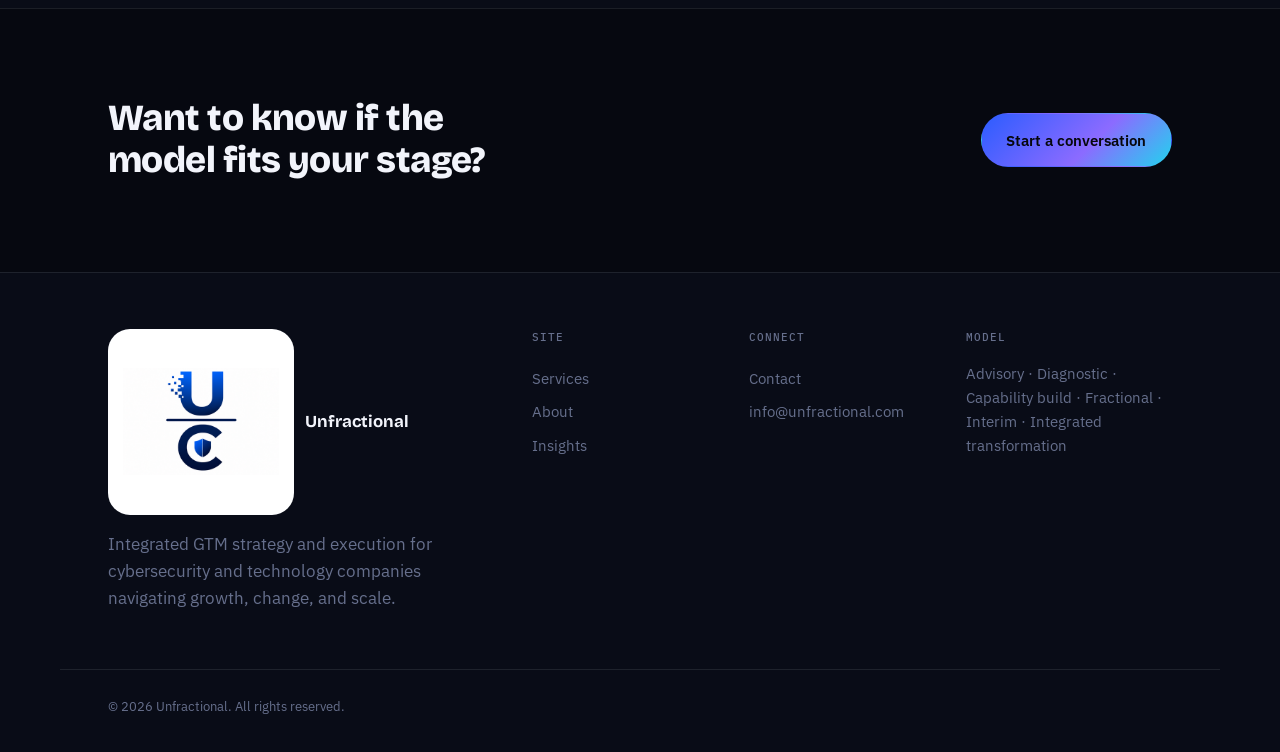
==== commit 1d63a318: "Fix Cyber Security to one word, Cybersecurity" ====
--- a/about.html
+++ b/about.html
@@ -7,8 +7,8 @@
 <link rel="preconnect" href="https://fonts.googleapis.com">
 <link rel="preconnect" href="https://fonts.gstatic.com" crossorigin>
 <link href="https://fonts.googleapis.com/css2?family=Bricolage+Grotesque:opsz,wght@12..96,600;12..96,700;12..96,800&family=IBM+Plex+Sans:wght@400;500;600&family=IBM+Plex+Mono:wght@400;500&display=swap" rel="stylesheet">
-<link rel="stylesheet" href="styles.css?v=2">
-<script src="script.js?v=2" defer></script>
+<link rel="stylesheet" href="styles.css?v=3">
+<script src="script.js?v=3" defer></script>
 </head>
 <body>
 
@@ -16,7 +16,7 @@
   <div class="nav-row">
     <a class="brand" href="index.html">
       <span class="brand-chip"><img src="assets/logo-mark.png" alt="Unfractional mark"></span>
-      <span class="brand-word">Unfractional<span>Cyber Security</span></span>
+      <span class="brand-word">Unfractional<span>Cybersecurity</span></span>
     </a>
     <nav class="nav-links" aria-label="Primary">
       <a href="index.html">Home</a>
